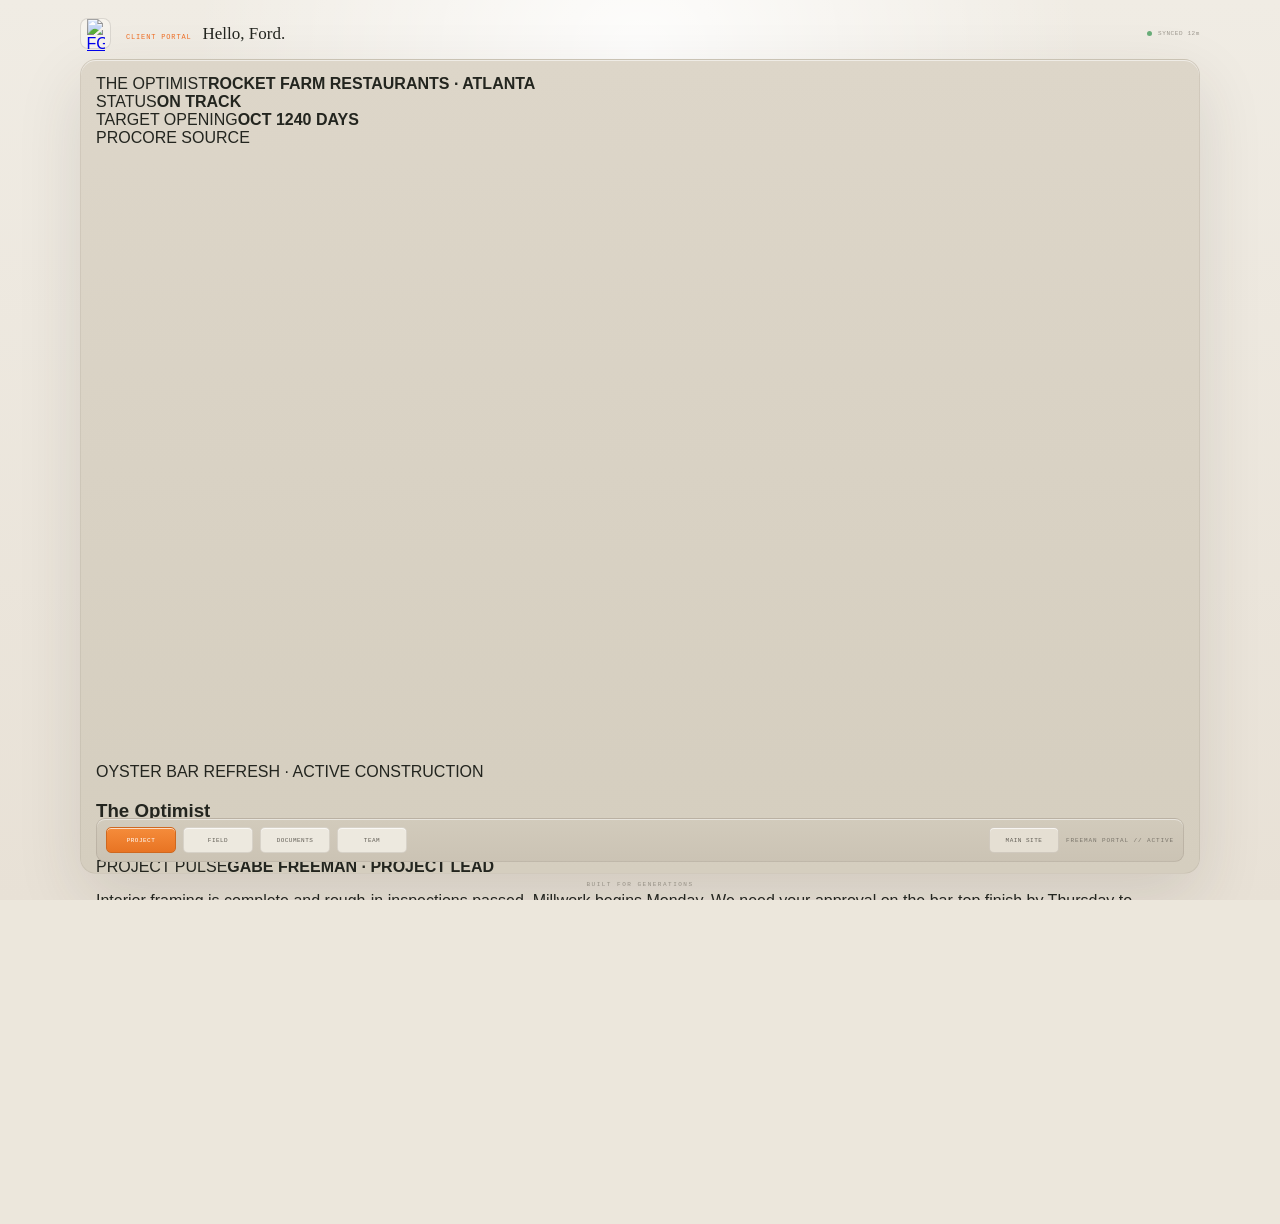
==== portal.html @ 6934efbd "Make Freeman brief primary and reduce Haven cues" ====
<!doctype html>
<html lang="en">
<head>
<meta charset="utf-8">
<meta name="viewport" content="width=device-width,initial-scale=1,viewport-fit=cover">
<meta name="theme-color" content="#ece7dc">
<title>Freeman General Contracting — Client Portal</title>
<link rel="icon" href="favicon.ico">
<link rel="stylesheet" href="portal.css?v=freemanfirst1">
</head>
<body>
<main class="portal-wrap">
  <header class="portal-header">
    <a class="portal-brand" href="/" aria-label="Freeman General Contracting home">
      <img src="https://cdn.prod.website-files.com/666b9585b7fd3bd24dfbba73/69010b8d9ae70d8e5846b9e2_FGC%20Logomark.svg" alt="FGC">
    </a>
    <div class="portal-greeting"><span>CLIENT PORTAL</span><strong>Hello, Ford.</strong></div>
    <div class="portal-sync"><i></i><span>SYNCED 12m</span></div>
  </header>

  <section class="portal-shell" aria-label="Freeman client portal">
    <div class="status-rail">
      <div class="status-project"><span>THE OPTIMIST</span><b>ROCKET FARM RESTAURANTS · ATLANTA</b></div>
      <div class="status-item"><span>STATUS</span><strong>ON TRACK</strong></div>
      <div class="status-item"><span>TARGET OPENING</span><strong>OCT 12</strong><b>40 DAYS</b></div>
      <div class="status-source"><i></i><span>PROCORE SOURCE</span></div>
    </div>

    <section class="brief-surface">
      <div class="brief-top">
        <div class="project-title">
          <span>OYSTER BAR REFRESH · ACTIVE CONSTRUCTION</span>
          <h1>The Optimist</h1>
        </div>
        <div class="brief-meta"><span>FREEMAN BRIEF</span><b>SEP 02, 2026</b></div>
      </div>

      <section class="pulse-row">
        <div class="pulse-label"><span>PROJECT PULSE</span><b>GABE FREEMAN · PROJECT LEAD</b></div>
        <p>Interior framing is complete and rough-in inspections passed. Millwork begins Monday. We need your approval on the bar-top finish by Thursday to preserve the October 12 opening.</p>
      </section>

      <div class="focus-grid">
        <article class="decision-card">
          <div class="decision-top"><span>YOUR ATTENTION</span><b>DUE THU · SEP 04</b></div>
          <div class="decision-copy">
            <span class="decision-kicker">BAR-TOP FINISH</span>
            <h2>Freeman recommends<br>honed soapstone.</h2>
            <p>Option B matches the approved palette and keeps fabrication on schedule. Waiting beyond Thursday adds approximately two weeks.</p>
          </div>
          <div class="decision-actions">
            <button>VIEW DECISION</button>
            <a href="tel:+17062633348">CALL GABE</a>
          </div>
        </article>

        <figure class="field-card">
          <img src="https://cdn.prod.website-files.com/666b9585b7fd3bd24dfbba73/6916c3cc412995612baf28e4_The%20Optimist_Freeman%20General%20Contractors%200.jpg" alt="The Optimist project progress">
          <div class="field-tag"><span>FROM THE FIELD</span><b>SEP 02</b></div>
          <figcaption>Oyster bar millwork and finish coordination.</figcaption>
        </figure>
      </div>

      <section class="milestone-strip">
        <div class="milestone-title"><span>NEXT</span><b>3 MILESTONES</b></div>
        <div class="milestone"><span>SEP 07</span><strong>Millwork installation</strong></div>
        <div class="milestone"><span>SEP 24</span><strong>Equipment set</strong></div>
        <div class="milestone"><span>OCT 07</span><strong>Final inspections</strong></div>
      </section>
    </section>

    <nav class="portal-controls" aria-label="Portal navigation">
      <button class="active">PROJECT</button>
      <button>FIELD</button>
      <button>DOCUMENTS</button>
      <button>TEAM</button>
      <span class="control-spacer"></span>
      <a href="/">MAIN SITE</a>
      <span class="control-state">FREEMAN PORTAL // ACTIVE</span>
    </nav>
  </section>

  <div class="motto">BUILT FOR GENERATIONS</div>
</main>
</body>
</html>
---- portal.css ----
:root{--bg:#ece7dc;--shell:#d9d2c4;--paper:#f3ecde;--ink:#23251f;--muted:#77776f;--orange:#ef6f25;--green:#71d69a;--greenDeep:#092016;--greenMid:#174d36;--rule:rgba(45,40,33,.14);--mono:"SFMono-Regular",Consolas,"Liberation Mono",monospace;--serif:Baskerville,"Iowan Old Style",Georgia,serif}*{box-sizing:border-box}html,body{margin:0;width:100%;height:100%;overflow:hidden;background:var(--bg);color:var(--ink)}body{font-family:Arial,"Helvetica Neue",sans-serif;background:radial-gradient(circle at 50% 6%,rgba(255,255,255,.9),transparent 42%),linear-gradient(180deg,#f0ece4 0%,#e8e1d6 100%)}button,a{font:inherit}.portal-wrap{width:100%;height:100dvh;display:flex;flex-direction:column;padding:18px 24px 12px}.portal-header{width:min(1120px,100%);margin:0 auto 10px;display:grid;grid-template-columns:34px 1fr auto;align-items:center;gap:12px}.portal-brand{width:31px;height:31px;display:grid;place-items:center;border-radius:8px;border:1px solid var(--rule);background:rgba(249,246,239,.75)}.portal-brand img{width:18px}.portal-greeting{display:flex;align-items:baseline;gap:11px}.portal-greeting span{font:7px var(--mono);letter-spacing:.12em;color:var(--orange)}.portal-greeting strong{font:400 17px/1 var(--serif)}.portal-sync{display:flex;align-items:center;gap:6px;font:6px var(--mono);letter-spacing:.1em;color:#9c978e}.portal-sync i{width:5px;height:5px;border-radius:50%;background:#69ad79}.portal-shell{width:min(1120px,100%);height:calc(100dvh - 73px);margin:0 auto;background:linear-gradient(180deg,#ddd6c9,#d5cebf);border:1px solid rgba(68,59,48,.08);border-radius:16px;padding:15px 15px 11px;box-shadow:0 24px 64px rgba(55,49,38,.13),inset 0 1px 0 rgba(255,255,255,.55);display:grid;grid-template-rows:minmax(0,1fr) 44px;gap:11px}.portal-main{display:grid;grid-template-columns:.84fr 1.16fr;gap:13px;min-height:0}.signal-panel{background:linear-gradient(180deg,#0b2117 0%,#07180f 100%);border:1px solid rgba(73,163,111,.28);border-radius:11px;padding:16px 17px;color:#dff8e9;box-shadow:inset 0 0 24px rgba(17,93,55,.07);display:flex;flex-direction:column;min-height:0}.signal-head,.brief-head{display:flex;justify-content:space-between;align-items:center;padding-bottom:10px;border-bottom:1px solid rgba(255,255,255,.12);font:7px var(--mono);letter-spacing:.12em}.signal-head span{color:#61c68c}.signal-head b{font-weight:500;color:#7fe1a6}.signal-project{padding:17px 0 15px;border-bottom:1px solid rgba(255,255,255,.1)}.signal-project>span{font:6.5px var(--mono);letter-spacing:.1em;color:#66b98a}.signal-project h1{margin:6px 0 2px;font:400 clamp(31px,3vw,43px)/.95 var(--serif);letter-spacing:-.03em;color:#ecfff3}.signal-project p{margin:0;font:8px var(--mono);letter-spacing:.07em;color:#79bf92}.signal-status{display:grid;grid-template-columns:1fr 1fr;gap:12px;padding:14px 0;border-bottom:1px solid rgba(255,255,255,.1)}.signal-status div{display:flex;flex-direction:column;gap:5px}.signal-status span,.signal-label span{font:6.5px var(--mono);letter-spacing:.1em;color:#59b982}.signal-status strong{font:500 13px var(--mono);letter-spacing:.04em;color:#86efad}.signal-status small{font:6px var(--mono);letter-spacing:.1em;color:#5ba879}.signal-pulse{padding-top:14px;min-height:0}.signal-label{display:flex;justify-content:space-between;align-items:center}.signal-label b{font:6px var(--mono);letter-spacing:.09em;font-weight:400;color:#4d996c}.signal-pulse p{margin:8px 0 0;font:400 clamp(15px,1.35vw,19px)/1.28 var(--serif);letter-spacing:-.01em;color:#d8efe1}.signal-author{margin-top:12px;font:6px var(--mono);letter-spacing:.1em;color:#4c9a6c}.brief-panel{background:linear-gradient(180deg,#f4eddf 0%,#eee5d5 100%);border:1px solid rgba(92,79,59,.13);border-radius:11px;padding:14px;display:grid;grid-template-rows:auto minmax(0,1fr) auto;gap:11px;min-height:0}.brief-head{border-color:var(--rule);color:#706b62}.brief-head b{font-weight:400;color:#9b958b}.brief-content{display:grid;grid-template-columns:1fr .82fr;gap:11px;min-height:0}.decision-card{border:1px solid rgba(239,111,37,.24);border-radius:9px;background:rgba(255,255,255,.24);padding:14px;display:flex;flex-direction:column;min-height:0}.decision-top{display:flex;justify-content:space-between;gap:12px;padding-bottom:9px;border-bottom:1px solid rgba(239,111,37,.16);font:6.5px var(--mono);letter-spacing:.1em}.decision-top span{color:var(--orange)}.decision-top b{font-weight:400;color:#8d7263}.decision-kicker{display:block;margin-top:14px;font:6.5px var(--mono);letter-spacing:.1em;color:#847f76}.decision-card h2{margin:6px 0 7px;font:400 clamp(24px,2.2vw,32px)/1.01 var(--serif);letter-spacing:-.026em}.decision-card p{margin:0;max-width:470px;font-size:9.5px;line-height:1.45;color:#5f5d56}.decision-actions{margin-top:auto;padding-top:12px;display:flex;gap:7px}.decision-actions button,.decision-actions a{height:30px;padding:0 11px;border-radius:6px;display:inline-flex;align-items:center;justify-content:center;text-decoration:none;font:6.5px var(--mono);letter-spacing:.08em;cursor:pointer}.decision-actions button{border:1px solid #d96b1f;background:linear-gradient(180deg,#f28b3a,#e97122);color:white}.decision-actions a{border:1px solid rgba(52,49,43,.15);background:rgba(255,255,255,.38);color:#5c5952}.field-card{margin:0;position:relative;overflow:hidden;border-radius:9px;min-height:0;background:#d5d0c6}.field-card img{width:100%;height:100%;object-fit:cover;display:block}.field-card figcaption{position:absolute;left:9px;right:9px;bottom:9px;background:rgba(244,237,223,.94);padding:7px 8px;display:flex;flex-direction:column;gap:4px}.field-card figcaption span{font:6px var(--mono);letter-spacing:.1em;color:var(--orange)}.field-card figcaption b{font:400 9px/1.25 var(--mono);letter-spacing:.03em;color:#5b5852}.milestone-strip{display:grid;grid-template-columns:95px repeat(3,1fr);border-top:1px solid var(--rule)}.milestone-title,.milestone{padding:9px 10px 2px 0}.milestone-title{display:flex;flex-direction:column;gap:4px}.milestone-title span,.milestone span{font:6px var(--mono);letter-spacing:.1em;color:#77736a}.milestone-title b{font:5.5px var(--mono);letter-spacing:.09em;font-weight:400;color:#a19c92}.milestone{padding-left:11px;border-left:1px solid var(--rule);display:flex;flex-direction:column;gap:4px}.milestone strong{font:400 12px/1.08 var(--serif)}.portal-controls{height:44px;border:1px solid rgba(68,59,49,.13);border-radius:9px;background:linear-gradient(180deg,#d2cbbc,#cbc3b4);display:flex;align-items:center;gap:7px;padding:7px 9px;box-shadow:inset 0 1px 0 rgba(255,255,255,.5)}.portal-controls button,.portal-controls a{height:26px;min-width:70px;padding:0 10px;border-radius:5px;border:1px solid rgba(68,60,50,.13);background:#ede9df;color:#615d55;font:6px var(--mono);letter-spacing:.08em;text-decoration:none;display:inline-flex;align-items:center;justify-content:center;cursor:pointer;box-shadow:inset 0 1px 0 rgba(255,255,255,.7)}.portal-controls button.active{background:linear-gradient(180deg,#f58c3b,#e87423);border-color:#cf681f;color:white}.control-spacer{flex:1}.portal-controls a{background:#e5dfd3}.control-state{font:6px var(--mono);letter-spacing:.15em;color:#79746a;white-space:nowrap}.motto{margin:7px auto 0;font:6px var(--mono);letter-spacing:.25em;color:#948f84}@media(max-height:760px) and (min-width:701px){.portal-wrap{padding-top:11px}.portal-header{margin-bottom:7px}.portal-shell{height:calc(100dvh - 59px);padding:12px 12px 9px;grid-template-rows:minmax(0,1fr) 39px}.portal-main{gap:10px}.signal-panel{padding:13px 14px}.signal-project{padding:12px 0 11px}.signal-status{padding:10px 0}.signal-pulse{padding-top:10px}.signal-pulse p{font-size:14px;line-height:1.22}.brief-panel{padding:11px;gap:8px}.brief-content{gap:8px}.decision-card{padding:11px}.decision-kicker{margin-top:10px}.decision-card h2{font-size:24px}.decision-card p{font-size:8.5px}.decision-actions{padding-top:8px}.decision-actions button,.decision-actions a{height:27px}.milestone-title,.milestone{padding-top:6px}.portal-controls{height:39px;padding:5px 7px}.portal-controls button,.portal-controls a{height:24px}.motto{display:none}}@media(max-width:900px){.portal-shell{width:100%}.portal-main{grid-template-columns:.9fr 1.1fr}.brief-content{grid-template-columns:1fr}.field-card{display:none}.control-state{display:none}}@media(max-width:700px){html,body{height:auto;min-height:100%;overflow:auto}.portal-wrap{height:auto;min-height:100dvh;padding:14px}.portal-header{grid-template-columns:34px 1fr}.portal-sync{grid-column:2;margin-top:-3px}.portal-shell{height:auto;display:block;padding:12px}.portal-main{grid-template-columns:1fr}.signal-panel,.brief-panel{min-height:0}.brief-panel{margin-top:10px}.brief-content{grid-template-columns:1fr}.field-card{display:block;min-height:220px}.portal-controls{margin-top:10px;height:auto;flex-wrap:wrap}.portal-controls button,.portal-controls a{flex:1;min-width:72px}.control-spacer,.control-state{display:none}.milestone-strip{grid-template-columns:1fr}.milestone-title,.milestone{padding:9px 0}.milestone{border-left:0;border-top:1px solid var(--rule)}.motto{margin-top:14px}}
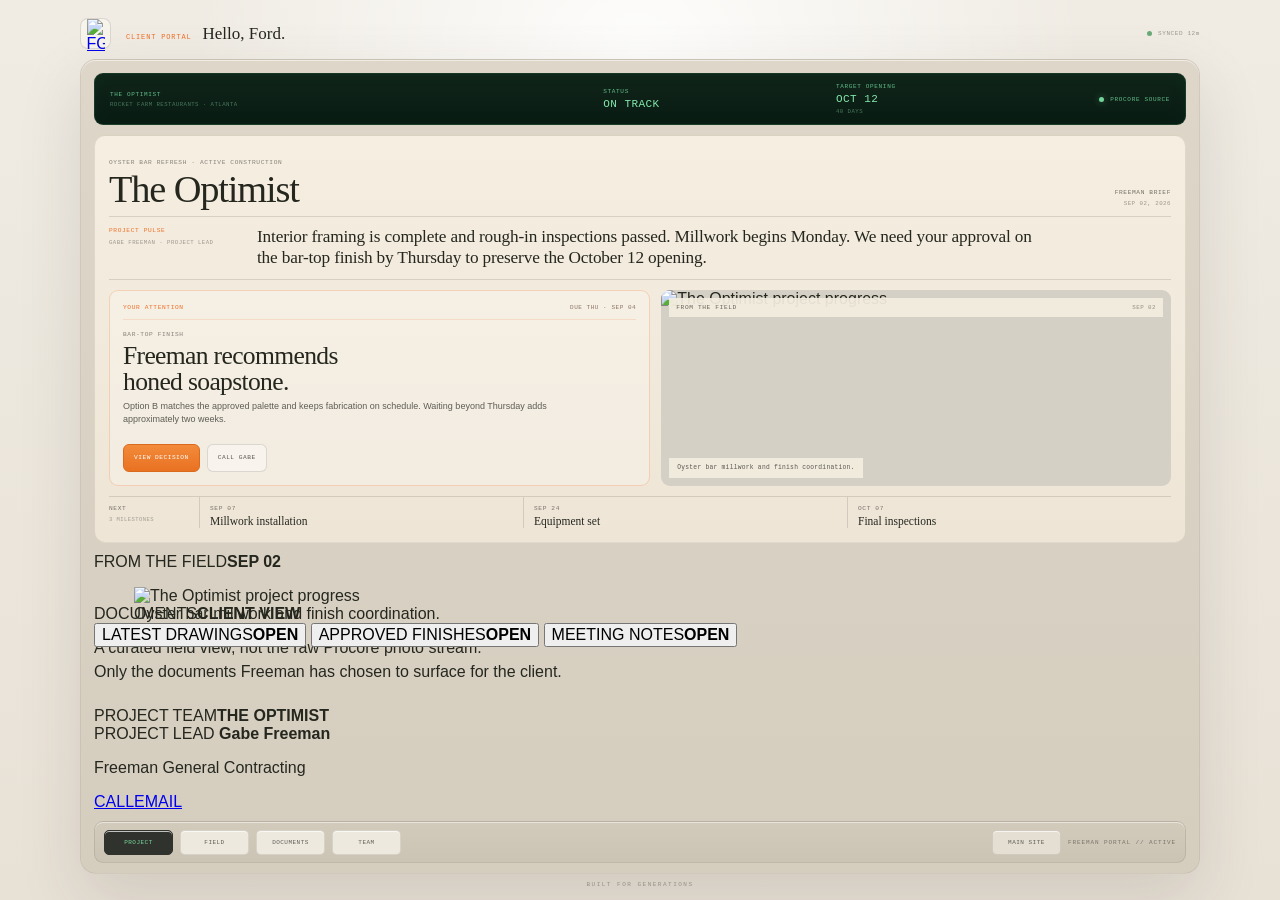
==== commit 4e6ed73e: "Turn mobile portal into tabbed glance-mode app" ====
--- a/portal.html
+++ b/portal.html
@@ -6,7 +6,7 @@
 <meta name="theme-color" content="#ece7dc">
 <title>Freeman General Contracting — Client Portal</title>
 <link rel="icon" href="favicon.ico">
-<link rel="stylesheet" href="portal.css?v=freemanfirst1">
+<link rel="stylesheet" href="portal.css?v=mobileglance1">
 </head>
 <body>
 <main class="portal-wrap">
@@ -26,7 +26,7 @@
       <div class="status-source"><i></i><span>PROCORE SOURCE</span></div>
     </div>
 
-    <section class="brief-surface">
+    <section class="brief-surface portal-view active-view" data-view="project">
       <div class="brief-top">
         <div class="project-title">
           <span>OYSTER BAR REFRESH · ACTIVE CONSTRUCTION</span>
@@ -54,14 +54,14 @@
           </div>
         </article>
 
-        <figure class="field-card">
+        <figure class="field-card desktop-field">
           <img src="https://cdn.prod.website-files.com/666b9585b7fd3bd24dfbba73/6916c3cc412995612baf28e4_The%20Optimist_Freeman%20General%20Contractors%200.jpg" alt="The Optimist project progress">
           <div class="field-tag"><span>FROM THE FIELD</span><b>SEP 02</b></div>
           <figcaption>Oyster bar millwork and finish coordination.</figcaption>
         </figure>
       </div>
 
-      <section class="milestone-strip">
+      <section class="milestone-strip desktop-milestones">
         <div class="milestone-title"><span>NEXT</span><b>3 MILESTONES</b></div>
         <div class="milestone"><span>SEP 07</span><strong>Millwork installation</strong></div>
         <div class="milestone"><span>SEP 24</span><strong>Equipment set</strong></div>
@@ -69,11 +69,40 @@
       </section>
     </section>
 
+    <section class="mobile-view portal-view" data-view="field" aria-label="Field view">
+      <div class="mobile-view-head"><span>FROM THE FIELD</span><b>SEP 02</b></div>
+      <figure class="mobile-field-card">
+        <img src="https://cdn.prod.website-files.com/666b9585b7fd3bd24dfbba73/6916c3cc412995612baf28e4_The%20Optimist_Freeman%20General%20Contractors%200.jpg" alt="The Optimist project progress">
+        <figcaption>Oyster bar millwork and finish coordination.</figcaption>
+      </figure>
+      <p class="mobile-view-note">A curated field view, not the raw Procore photo stream.</p>
+    </section>
+
+    <section class="mobile-view portal-view" data-view="documents" aria-label="Documents view">
+      <div class="mobile-view-head"><span>DOCUMENTS</span><b>CLIENT VIEW</b></div>
+      <div class="mobile-list">
+        <button><span>LATEST DRAWINGS</span><b>OPEN</b></button>
+        <button><span>APPROVED FINISHES</span><b>OPEN</b></button>
+        <button><span>MEETING NOTES</span><b>OPEN</b></button>
+      </div>
+      <p class="mobile-view-note">Only the documents Freeman has chosen to surface for the client.</p>
+    </section>
+
+    <section class="mobile-view portal-view" data-view="team" aria-label="Project team view">
+      <div class="mobile-view-head"><span>PROJECT TEAM</span><b>THE OPTIMIST</b></div>
+      <div class="team-card">
+        <span>PROJECT LEAD</span>
+        <strong>Gabe Freeman</strong>
+        <p>Freeman General Contracting</p>
+        <div><a href="tel:+17062633348">CALL</a><a href="mailto:gabe@freemangc.com">EMAIL</a></div>
+      </div>
+    </section>
+
     <nav class="portal-controls" aria-label="Portal navigation">
-      <button class="active">PROJECT</button>
-      <button>FIELD</button>
-      <button>DOCUMENTS</button>
-      <button>TEAM</button>
+      <button class="active" data-target="project">PROJECT</button>
+      <button data-target="field">FIELD</button>
+      <button data-target="documents">DOCUMENTS</button>
+      <button data-target="team">TEAM</button>
       <span class="control-spacer"></span>
       <a href="/">MAIN SITE</a>
       <span class="control-state">FREEMAN PORTAL // ACTIVE</span>
@@ -82,5 +111,20 @@
 
   <div class="motto">BUILT FOR GENERATIONS</div>
 </main>
+<script>
+(() => {
+  const nav = document.querySelector('.portal-controls');
+  if (!nav) return;
+  const buttons = [...nav.querySelectorAll('button[data-target]')];
+  const views = [...document.querySelectorAll('.portal-view')];
+  buttons.forEach(button => button.addEventListener('click', () => {
+    if (window.innerWidth > 700) return;
+    const target = button.dataset.target;
+    buttons.forEach(b => b.classList.toggle('active', b === button));
+    views.forEach(view => view.classList.toggle('active-view', view.dataset.view === target));
+    window.scrollTo({ top: 0, behavior: 'smooth' });
+  }));
+})();
+</script>
 </body>
 </html>
--- a/portal.css
+++ b/portal.css
@@ -1 +1 @@
-:root{--bg:#ece7dc;--shell:#d9d2c4;--paper:#f3ecde;--ink:#23251f;--muted:#77776f;--orange:#ef6f25;--green:#71d69a;--greenDeep:#092016;--greenMid:#174d36;--rule:rgba(45,40,33,.14);--mono:"SFMono-Regular",Consolas,"Liberation Mono",monospace;--serif:Baskerville,"Iowan Old Style",Georgia,serif}*{box-sizing:border-box}html,body{margin:0;width:100%;height:100%;overflow:hidden;background:var(--bg);color:var(--ink)}body{font-family:Arial,"Helvetica Neue",sans-serif;background:radial-gradient(circle at 50% 6%,rgba(255,255,255,.9),transparent 42%),linear-gradient(180deg,#f0ece4 0%,#e8e1d6 100%)}button,a{font:inherit}.portal-wrap{width:100%;height:100dvh;display:flex;flex-direction:column;padding:18px 24px 12px}.portal-header{width:min(1120px,100%);margin:0 auto 10px;display:grid;grid-template-columns:34px 1fr auto;align-items:center;gap:12px}.portal-brand{width:31px;height:31px;display:grid;place-items:center;border-radius:8px;border:1px solid var(--rule);background:rgba(249,246,239,.75)}.portal-brand img{width:18px}.portal-greeting{display:flex;align-items:baseline;gap:11px}.portal-greeting span{font:7px var(--mono);letter-spacing:.12em;color:var(--orange)}.portal-greeting strong{font:400 17px/1 var(--serif)}.portal-sync{display:flex;align-items:center;gap:6px;font:6px var(--mono);letter-spacing:.1em;color:#9c978e}.portal-sync i{width:5px;height:5px;border-radius:50%;background:#69ad79}.portal-shell{width:min(1120px,100%);height:calc(100dvh - 73px);margin:0 auto;background:linear-gradient(180deg,#ddd6c9,#d5cebf);border:1px solid rgba(68,59,48,.08);border-radius:16px;padding:15px 15px 11px;box-shadow:0 24px 64px rgba(55,49,38,.13),inset 0 1px 0 rgba(255,255,255,.55);display:grid;grid-template-rows:minmax(0,1fr) 44px;gap:11px}.portal-main{display:grid;grid-template-columns:.84fr 1.16fr;gap:13px;min-height:0}.signal-panel{background:linear-gradient(180deg,#0b2117 0%,#07180f 100%);border:1px solid rgba(73,163,111,.28);border-radius:11px;padding:16px 17px;color:#dff8e9;box-shadow:inset 0 0 24px rgba(17,93,55,.07);display:flex;flex-direction:column;min-height:0}.signal-head,.brief-head{display:flex;justify-content:space-between;align-items:center;padding-bottom:10px;border-bottom:1px solid rgba(255,255,255,.12);font:7px var(--mono);letter-spacing:.12em}.signal-head span{color:#61c68c}.signal-head b{font-weight:500;color:#7fe1a6}.signal-project{padding:17px 0 15px;border-bottom:1px solid rgba(255,255,255,.1)}.signal-project>span{font:6.5px var(--mono);letter-spacing:.1em;color:#66b98a}.signal-project h1{margin:6px 0 2px;font:400 clamp(31px,3vw,43px)/.95 var(--serif);letter-spacing:-.03em;color:#ecfff3}.signal-project p{margin:0;font:8px var(--mono);letter-spacing:.07em;color:#79bf92}.signal-status{display:grid;grid-template-columns:1fr 1fr;gap:12px;padding:14px 0;border-bottom:1px solid rgba(255,255,255,.1)}.signal-status div{display:flex;flex-direction:column;gap:5px}.signal-status span,.signal-label span{font:6.5px var(--mono);letter-spacing:.1em;color:#59b982}.signal-status strong{font:500 13px var(--mono);letter-spacing:.04em;color:#86efad}.signal-status small{font:6px var(--mono);letter-spacing:.1em;color:#5ba879}.signal-pulse{padding-top:14px;min-height:0}.signal-label{display:flex;justify-content:space-between;align-items:center}.signal-label b{font:6px var(--mono);letter-spacing:.09em;font-weight:400;color:#4d996c}.signal-pulse p{margin:8px 0 0;font:400 clamp(15px,1.35vw,19px)/1.28 var(--serif);letter-spacing:-.01em;color:#d8efe1}.signal-author{margin-top:12px;font:6px var(--mono);letter-spacing:.1em;color:#4c9a6c}.brief-panel{background:linear-gradient(180deg,#f4eddf 0%,#eee5d5 100%);border:1px solid rgba(92,79,59,.13);border-radius:11px;padding:14px;display:grid;grid-template-rows:auto minmax(0,1fr) auto;gap:11px;min-height:0}.brief-head{border-color:var(--rule);color:#706b62}.brief-head b{font-weight:400;color:#9b958b}.brief-content{display:grid;grid-template-columns:1fr .82fr;gap:11px;min-height:0}.decision-card{border:1px solid rgba(239,111,37,.24);border-radius:9px;background:rgba(255,255,255,.24);padding:14px;display:flex;flex-direction:column;min-height:0}.decision-top{display:flex;justify-content:space-between;gap:12px;padding-bottom:9px;border-bottom:1px solid rgba(239,111,37,.16);font:6.5px var(--mono);letter-spacing:.1em}.decision-top span{color:var(--orange)}.decision-top b{font-weight:400;color:#8d7263}.decision-kicker{display:block;margin-top:14px;font:6.5px var(--mono);letter-spacing:.1em;color:#847f76}.decision-card h2{margin:6px 0 7px;font:400 clamp(24px,2.2vw,32px)/1.01 var(--serif);letter-spacing:-.026em}.decision-card p{margin:0;max-width:470px;font-size:9.5px;line-height:1.45;color:#5f5d56}.decision-actions{margin-top:auto;padding-top:12px;display:flex;gap:7px}.decision-actions button,.decision-actions a{height:30px;padding:0 11px;border-radius:6px;display:inline-flex;align-items:center;justify-content:center;text-decoration:none;font:6.5px var(--mono);letter-spacing:.08em;cursor:pointer}.decision-actions button{border:1px solid #d96b1f;background:linear-gradient(180deg,#f28b3a,#e97122);color:white}.decision-actions a{border:1px solid rgba(52,49,43,.15);background:rgba(255,255,255,.38);color:#5c5952}.field-card{margin:0;position:relative;overflow:hidden;border-radius:9px;min-height:0;background:#d5d0c6}.field-card img{width:100%;height:100%;object-fit:cover;display:block}.field-card figcaption{position:absolute;left:9px;right:9px;bottom:9px;background:rgba(244,237,223,.94);padding:7px 8px;display:flex;flex-direction:column;gap:4px}.field-card figcaption span{font:6px var(--mono);letter-spacing:.1em;color:var(--orange)}.field-card figcaption b{font:400 9px/1.25 var(--mono);letter-spacing:.03em;color:#5b5852}.milestone-strip{display:grid;grid-template-columns:95px repeat(3,1fr);border-top:1px solid var(--rule)}.milestone-title,.milestone{padding:9px 10px 2px 0}.milestone-title{display:flex;flex-direction:column;gap:4px}.milestone-title span,.milestone span{font:6px var(--mono);letter-spacing:.1em;color:#77736a}.milestone-title b{font:5.5px var(--mono);letter-spacing:.09em;font-weight:400;color:#a19c92}.milestone{padding-left:11px;border-left:1px solid var(--rule);display:flex;flex-direction:column;gap:4px}.milestone strong{font:400 12px/1.08 var(--serif)}.portal-controls{height:44px;border:1px solid rgba(68,59,49,.13);border-radius:9px;background:linear-gradient(180deg,#d2cbbc,#cbc3b4);display:flex;align-items:center;gap:7px;padding:7px 9px;box-shadow:inset 0 1px 0 rgba(255,255,255,.5)}.portal-controls button,.portal-controls a{height:26px;min-width:70px;padding:0 10px;border-radius:5px;border:1px solid rgba(68,60,50,.13);background:#ede9df;color:#615d55;font:6px var(--mono);letter-spacing:.08em;text-decoration:none;display:inline-flex;align-items:center;justify-content:center;cursor:pointer;box-shadow:inset 0 1px 0 rgba(255,255,255,.7)}.portal-controls button.active{background:linear-gradient(180deg,#f58c3b,#e87423);border-color:#cf681f;color:white}.control-spacer{flex:1}.portal-controls a{background:#e5dfd3}.control-state{font:6px var(--mono);letter-spacing:.15em;color:#79746a;white-space:nowrap}.motto{margin:7px auto 0;font:6px var(--mono);letter-spacing:.25em;color:#948f84}@media(max-height:760px) and (min-width:701px){.portal-wrap{padding-top:11px}.portal-header{margin-bottom:7px}.portal-shell{height:calc(100dvh - 59px);padding:12px 12px 9px;grid-template-rows:minmax(0,1fr) 39px}.portal-main{gap:10px}.signal-panel{padding:13px 14px}.signal-project{padding:12px 0 11px}.signal-status{padding:10px 0}.signal-pulse{padding-top:10px}.signal-pulse p{font-size:14px;line-height:1.22}.brief-panel{padding:11px;gap:8px}.brief-content{gap:8px}.decision-card{padding:11px}.decision-kicker{margin-top:10px}.decision-card h2{font-size:24px}.decision-card p{font-size:8.5px}.decision-actions{padding-top:8px}.decision-actions button,.decision-actions a{height:27px}.milestone-title,.milestone{padding-top:6px}.portal-controls{height:39px;padding:5px 7px}.portal-controls button,.portal-controls a{height:24px}.motto{display:none}}@media(max-width:900px){.portal-shell{width:100%}.portal-main{grid-template-columns:.9fr 1.1fr}.brief-content{grid-template-columns:1fr}.field-card{display:none}.control-state{display:none}}@media(max-width:700px){html,body{height:auto;min-height:100%;overflow:auto}.portal-wrap{height:auto;min-height:100dvh;padding:14px}.portal-header{grid-template-columns:34px 1fr}.portal-sync{grid-column:2;margin-top:-3px}.portal-shell{height:auto;display:block;padding:12px}.portal-main{grid-template-columns:1fr}.signal-panel,.brief-panel{min-height:0}.brief-panel{margin-top:10px}.brief-content{grid-template-columns:1fr}.field-card{display:block;min-height:220px}.portal-controls{margin-top:10px;height:auto;flex-wrap:wrap}.portal-controls button,.portal-controls a{flex:1;min-width:72px}.control-spacer,.control-state{display:none}.milestone-strip{grid-template-columns:1fr}.milestone-title,.milestone{padding:9px 0}.milestone{border-left:0;border-top:1px solid var(--rule)}.motto{margin-top:14px}}+:root{--bg:#ece7dc;--shell:#d8d1c4;--paper:#f3ecde;--ink:#25271f;--muted:#77776f;--orange:#ef6f25;--green:#72d59a;--dark:#0a1b13;--rule:rgba(45,40,33,.14);--mono:"SFMono-Regular",Consolas,"Liberation Mono",monospace;--serif:Baskerville,"Iowan Old Style",Georgia,serif}*{box-sizing:border-box}html,body{margin:0;width:100%;height:100%;overflow:hidden;background:var(--bg);color:var(--ink)}body{font-family:Arial,"Helvetica Neue",sans-serif;background:radial-gradient(circle at 50% 6%,rgba(255,255,255,.9),transparent 42%),linear-gradient(180deg,#f0ece4 0%,#e8e1d6 100%)}button,a{font:inherit}.portal-wrap{width:100%;height:100dvh;display:flex;flex-direction:column;padding:18px 24px 12px}.portal-header{width:min(1120px,100%);margin:0 auto 10px;display:grid;grid-template-columns:34px 1fr auto;align-items:center;gap:12px}.portal-brand{width:31px;height:31px;display:grid;place-items:center;border-radius:8px;border:1px solid var(--rule);background:rgba(249,246,239,.78)}.portal-brand img{width:18px}.portal-greeting{display:flex;align-items:baseline;gap:11px}.portal-greeting span{font:7px var(--mono);letter-spacing:.12em;color:var(--orange)}.portal-greeting strong{font:400 17px/1 var(--serif)}.portal-sync{display:flex;align-items:center;gap:6px;font:6px var(--mono);letter-spacing:.1em;color:#9b968d}.portal-sync i{width:5px;height:5px;border-radius:50%;background:#68aa78}.portal-shell{width:min(1120px,100%);height:calc(100dvh - 73px);margin:0 auto;background:linear-gradient(180deg,#ddd6c9,#d5cebf);border:1px solid rgba(68,59,48,.08);border-radius:16px;padding:13px 13px 10px;box-shadow:0 24px 64px rgba(55,49,38,.13),inset 0 1px 0 rgba(255,255,255,.55);display:grid;grid-template-rows:52px minmax(0,1fr) 42px;gap:10px}.status-rail{display:grid;grid-template-columns:1.55fr .7fr .8fr auto;align-items:center;gap:18px;background:linear-gradient(180deg,#10251a,#091b13);border:1px solid rgba(67,135,94,.25);border-radius:9px;padding:0 15px;color:#dff4e6;box-shadow:inset 0 0 18px rgba(20,92,55,.05)}.status-project,.status-item{display:flex;flex-direction:column;gap:3px}.status-project span,.status-item span,.status-source span{font:6px var(--mono);letter-spacing:.11em;color:#64bd88}.status-project b,.status-item b{font:5.7px var(--mono);letter-spacing:.08em;font-weight:400;color:#49785d}.status-item strong{font:500 11px var(--mono);letter-spacing:.04em;color:#83e8aa}.status-source{display:flex;align-items:center;gap:6px}.status-source i{width:5px;height:5px;border-radius:50%;background:var(--green);box-shadow:0 0 7px rgba(114,213,154,.45)}.brief-surface{min-height:0;background:linear-gradient(180deg,#f5eee1,#eee5d6);border:1px solid rgba(89,77,58,.13);border-radius:11px;padding:14px;display:grid;grid-template-rows:auto auto minmax(0,1fr) auto;gap:10px}.brief-top{display:flex;justify-content:space-between;align-items:end;padding-bottom:9px;border-bottom:1px solid var(--rule)}.project-title span,.brief-meta span,.pulse-label span,.decision-top span,.decision-kicker,.field-tag span,.milestone-title span,.milestone span{font:6.2px var(--mono);letter-spacing:.1em;text-transform:uppercase}.project-title span{color:#858077}.project-title h1{margin:4px 0 0;font:400 clamp(31px,3vw,42px)/.92 var(--serif);letter-spacing:-.03em}.brief-meta{display:flex;flex-direction:column;align-items:flex-end;gap:4px}.brief-meta span{color:#716c63}.brief-meta b{font:5.8px var(--mono);letter-spacing:.08em;font-weight:400;color:#9b958b}.pulse-row{display:grid;grid-template-columns:130px 1fr;gap:18px;padding-bottom:10px;border-bottom:1px solid var(--rule)}.pulse-label{display:flex;flex-direction:column;gap:5px}.pulse-label span{color:var(--orange)}.pulse-label b{font:5.7px var(--mono);letter-spacing:.08em;font-weight:400;color:#9c968d}.pulse-row p{margin:0;max-width:790px;font:400 clamp(15px,1.35vw,19px)/1.2 var(--serif);letter-spacing:-.01em}.focus-grid{display:grid;grid-template-columns:1.03fr .97fr;gap:11px;min-height:0}.decision-card{min-height:0;border:1px solid rgba(239,111,37,.24);border-radius:9px;background:rgba(255,255,255,.24);padding:13px;display:flex;flex-direction:column}.decision-top{display:flex;justify-content:space-between;gap:12px;padding-bottom:8px;border-bottom:1px solid rgba(239,111,37,.16);font:6px var(--mono);letter-spacing:.09em}.decision-top span{color:var(--orange)}.decision-top b{font-weight:400;color:#8d7263}.decision-copy{padding-top:11px}.decision-kicker{display:block;color:#847f76}.decision-card h2{margin:5px 0 6px;font:400 clamp(22px,2vw,30px)/1.01 var(--serif);letter-spacing:-.026em}.decision-card p{margin:0;max-width:470px;font-size:9px;line-height:1.42;color:#5f5d56}.decision-actions{margin-top:auto;padding-top:10px;display:flex;gap:7px}.decision-actions button,.decision-actions a{height:28px;padding:0 10px;border-radius:6px;display:inline-flex;align-items:center;justify-content:center;text-decoration:none;font:6.2px var(--mono);letter-spacing:.08em;cursor:pointer}.decision-actions button{border:1px solid #d96b1f;background:linear-gradient(180deg,#f28b3a,#e97122);color:white}.decision-actions a{border:1px solid rgba(52,49,43,.15);background:rgba(255,255,255,.4);color:#5c5952}.field-card{margin:0;position:relative;overflow:hidden;border-radius:9px;min-height:0;background:#d5d0c6}.field-card img{width:100%;height:100%;object-fit:cover;display:block}.field-tag{position:absolute;top:8px;left:8px;right:8px;padding:6px 7px;background:rgba(244,237,223,.93);display:flex;justify-content:space-between;align-items:center}.field-tag span{color:#666159}.field-tag b{font:5.8px var(--mono);letter-spacing:.08em;font-weight:400;color:#918c83}.field-card figcaption{position:absolute;left:8px;bottom:8px;padding:6px 8px;background:rgba(244,237,223,.94);font:6.3px/1.28 var(--mono);letter-spacing:.04em;color:#5b5852}.milestone-strip{display:grid;grid-template-columns:90px repeat(3,1fr);border-top:1px solid var(--rule)}.milestone-title,.milestone{padding:8px 9px 1px 0}.milestone-title{display:flex;flex-direction:column;gap:4px}.milestone-title span,.milestone span{color:#77736a}.milestone-title b{font:5.5px var(--mono);letter-spacing:.08em;font-weight:400;color:#a19c92}.milestone{padding-left:10px;border-left:1px solid var(--rule);display:flex;flex-direction:column;gap:3px}.milestone strong{font:400 11.5px/1.08 var(--serif)}.portal-controls{height:42px;border:1px solid rgba(68,59,49,.13);border-radius:9px;background:linear-gradient(180deg,#d2cbbc,#cbc3b4);display:flex;align-items:center;gap:7px;padding:7px 9px;box-shadow:inset 0 1px 0 rgba(255,255,255,.5)}.portal-controls button,.portal-controls a{height:25px;min-width:69px;padding:0 10px;border-radius:5px;border:1px solid rgba(68,60,50,.13);background:#ede9df;color:#615d55;font:6px var(--mono);letter-spacing:.08em;text-decoration:none;display:inline-flex;align-items:center;justify-content:center;cursor:pointer;box-shadow:inset 0 1px 0 rgba(255,255,255,.7)}.portal-controls button.active{background:#30322d;border-color:#30322d;color:#78da9d}.control-spacer{flex:1}.portal-controls a{background:#e5dfd3}.control-state{font:6px var(--mono);letter-spacing:.15em;color:#79746a;white-space:nowrap}.motto{margin:7px auto 0;font:6px var(--mono);letter-spacing:.25em;color:#948f84}@media(max-height:760px) and (min-width:701px){.portal-wrap{padding-top:11px}.portal-header{margin-bottom:7px}.portal-shell{height:calc(100dvh - 59px);grid-template-rows:46px minmax(0,1fr) 38px;padding:10px;gap:8px}.status-rail{padding:0 12px}.brief-surface{padding:10px;gap:7px}.brief-top{padding-bottom:7px}.project-title h1{font-size:32px}.pulse-row{padding-bottom:7px}.pulse-row p{font-size:14px}.decision-card{padding:10px}.decision-copy{padding-top:8px}.decision-card h2{font-size:22px}.decision-card p{font-size:8.3px}.decision-actions{padding-top:7px}.decision-actions button,.decision-actions a{height:25px}.milestone-title,.milestone{padding-top:5px}.portal-controls{height:38px;padding:5px 7px}.portal-controls button,.portal-controls a{height:23px}.motto{display:none}}@media(max-width:900px){.status-rail{grid-template-columns:1.3fr .7fr .8fr}.status-source{display:none}.focus-grid{grid-template-columns:1fr}.field-card{display:none}.control-state{display:none}}@media(max-width:700px){html,body{height:auto;min-height:100%;overflow:auto}.portal-wrap{height:auto;min-height:100dvh;padding:14px}.portal-header{grid-template-columns:34px 1fr}.portal-sync{grid-column:2;margin-top:-3px}.portal-shell{height:auto;display:block;padding:10px}.status-rail{grid-template-columns:1fr 1fr;gap:10px;padding:11px}.status-project{grid-column:1/-1}.brief-surface{margin-top:10px;display:block}.brief-top{align-items:flex-start}.brief-meta{display:none}.pulse-row{grid-template-columns:1fr;gap:7px;padding:12px 0}.focus-grid{grid-template-columns:1fr;display:grid}.decision-card{min-height:260px}.field-card{display:block;min-height:220px}.milestone-strip{grid-template-columns:1fr;margin-top:10px}.milestone-title,.milestone{padding:9px 0}.milestone{border-left:0;border-top:1px solid var(--rule)}.portal-controls{margin-top:10px;height:auto;flex-wrap:wrap}.portal-controls button,.portal-controls a{flex:1;min-width:72px}.control-spacer,.control-state{display:none}.motto{margin-top:14px}}
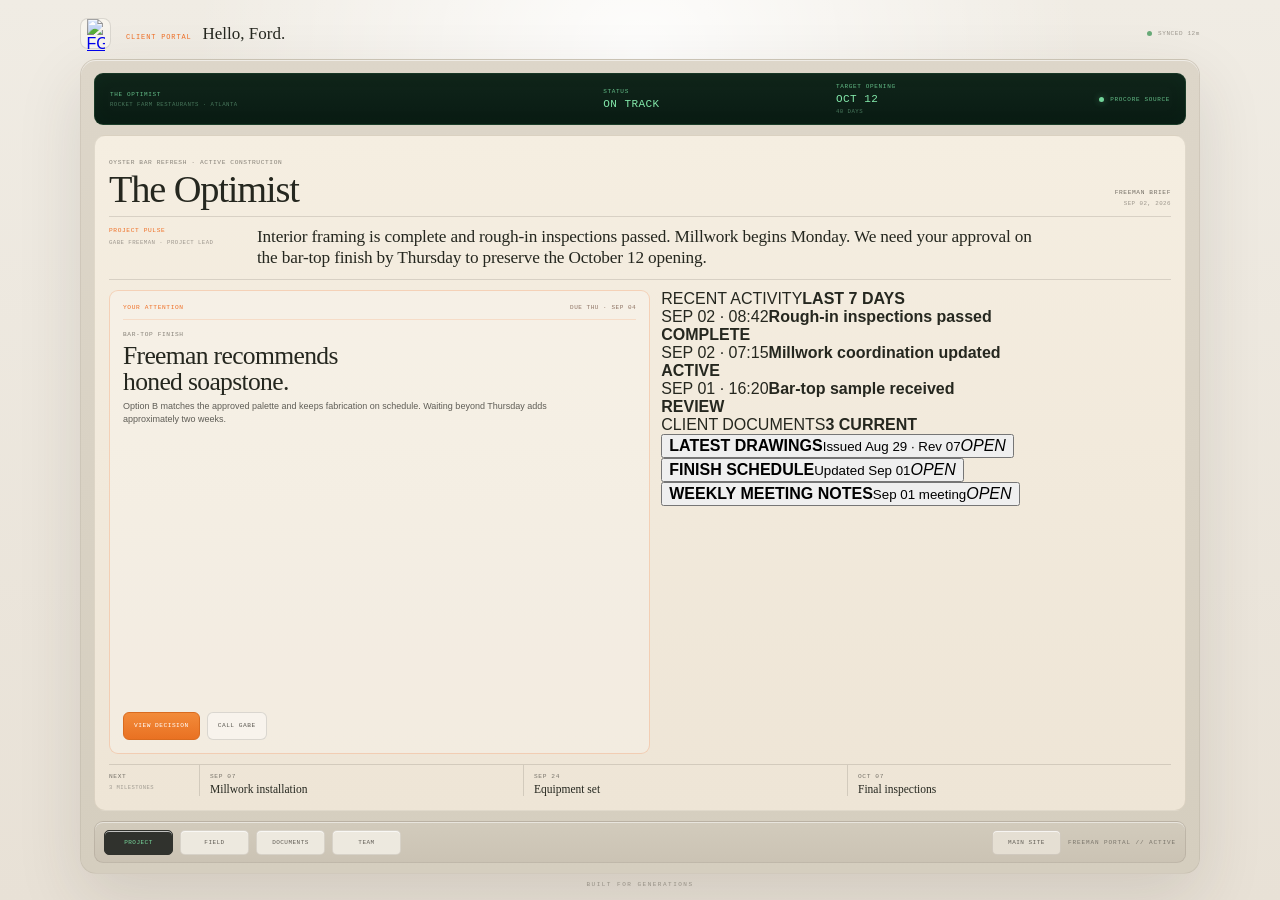
==== commit 2a6fb033: "Replace hero field photo with client operations panel" ====
--- a/portal.html
+++ b/portal.html
@@ -7,6 +7,7 @@
 <title>Freeman General Contracting — Client Portal</title>
 <link rel="icon" href="favicon.ico">
 <link rel="stylesheet" href="portal.css?v=mobileglance1">
+<link rel="stylesheet" href="portal-business.css?v=1">
 </head>
 <body>
 <main class="portal-wrap">
@@ -54,11 +55,33 @@
           </div>
         </article>
 
-        <figure class="field-card desktop-field">
-          <img src="https://cdn.prod.website-files.com/666b9585b7fd3bd24dfbba73/6916c3cc412995612baf28e4_The%20Optimist_Freeman%20General%20Contractors%200.jpg" alt="The Optimist project progress">
-          <div class="field-tag"><span>FROM THE FIELD</span><b>SEP 02</b></div>
-          <figcaption>Oyster bar millwork and finish coordination.</figcaption>
-        </figure>
+        <section class="ops-card desktop-ops" aria-label="Project operations">
+          <div class="ops-section activity-section">
+            <div class="ops-head"><span>RECENT ACTIVITY</span><b>LAST 7 DAYS</b></div>
+            <div class="activity-row">
+              <div class="activity-mark complete"></div>
+              <div><span>SEP 02 · 08:42</span><strong>Rough-in inspections passed</strong></div>
+              <b>COMPLETE</b>
+            </div>
+            <div class="activity-row">
+              <div class="activity-mark active"></div>
+              <div><span>SEP 02 · 07:15</span><strong>Millwork coordination updated</strong></div>
+              <b>ACTIVE</b>
+            </div>
+            <div class="activity-row">
+              <div class="activity-mark"></div>
+              <div><span>SEP 01 · 16:20</span><strong>Bar-top sample received</strong></div>
+              <b>REVIEW</b>
+            </div>
+          </div>
+
+          <div class="ops-section docs-section">
+            <div class="ops-head"><span>CLIENT DOCUMENTS</span><b>3 CURRENT</b></div>
+            <button class="doc-row"><span><b>LATEST DRAWINGS</b><small>Issued Aug 29 · Rev 07</small></span><em>OPEN</em></button>
+            <button class="doc-row"><span><b>FINISH SCHEDULE</b><small>Updated Sep 01</small></span><em>OPEN</em></button>
+            <button class="doc-row"><span><b>WEEKLY MEETING NOTES</b><small>Sep 01 meeting</small></span><em>OPEN</em></button>
+          </div>
+        </section>
       </div>
 
       <section class="milestone-strip desktop-milestones">
--- a/portal.css
+++ b/portal.css
@@ -1 +1,4 @@
-:root{--bg:#ece7dc;--shell:#d8d1c4;--paper:#f3ecde;--ink:#25271f;--muted:#77776f;--orange:#ef6f25;--green:#72d59a;--dark:#0a1b13;--rule:rgba(45,40,33,.14);--mono:"SFMono-Regular",Consolas,"Liberation Mono",monospace;--serif:Baskerville,"Iowan Old Style",Georgia,serif}*{box-sizing:border-box}html,body{margin:0;width:100%;height:100%;overflow:hidden;background:var(--bg);color:var(--ink)}body{font-family:Arial,"Helvetica Neue",sans-serif;background:radial-gradient(circle at 50% 6%,rgba(255,255,255,.9),transparent 42%),linear-gradient(180deg,#f0ece4 0%,#e8e1d6 100%)}button,a{font:inherit}.portal-wrap{width:100%;height:100dvh;display:flex;flex-direction:column;padding:18px 24px 12px}.portal-header{width:min(1120px,100%);margin:0 auto 10px;display:grid;grid-template-columns:34px 1fr auto;align-items:center;gap:12px}.portal-brand{width:31px;height:31px;display:grid;place-items:center;border-radius:8px;border:1px solid var(--rule);background:rgba(249,246,239,.78)}.portal-brand img{width:18px}.portal-greeting{display:flex;align-items:baseline;gap:11px}.portal-greeting span{font:7px var(--mono);letter-spacing:.12em;color:var(--orange)}.portal-greeting strong{font:400 17px/1 var(--serif)}.portal-sync{display:flex;align-items:center;gap:6px;font:6px var(--mono);letter-spacing:.1em;color:#9b968d}.portal-sync i{width:5px;height:5px;border-radius:50%;background:#68aa78}.portal-shell{width:min(1120px,100%);height:calc(100dvh - 73px);margin:0 auto;background:linear-gradient(180deg,#ddd6c9,#d5cebf);border:1px solid rgba(68,59,48,.08);border-radius:16px;padding:13px 13px 10px;box-shadow:0 24px 64px rgba(55,49,38,.13),inset 0 1px 0 rgba(255,255,255,.55);display:grid;grid-template-rows:52px minmax(0,1fr) 42px;gap:10px}.status-rail{display:grid;grid-template-columns:1.55fr .7fr .8fr auto;align-items:center;gap:18px;background:linear-gradient(180deg,#10251a,#091b13);border:1px solid rgba(67,135,94,.25);border-radius:9px;padding:0 15px;color:#dff4e6;box-shadow:inset 0 0 18px rgba(20,92,55,.05)}.status-project,.status-item{display:flex;flex-direction:column;gap:3px}.status-project span,.status-item span,.status-source span{font:6px var(--mono);letter-spacing:.11em;color:#64bd88}.status-project b,.status-item b{font:5.7px var(--mono);letter-spacing:.08em;font-weight:400;color:#49785d}.status-item strong{font:500 11px var(--mono);letter-spacing:.04em;color:#83e8aa}.status-source{display:flex;align-items:center;gap:6px}.status-source i{width:5px;height:5px;border-radius:50%;background:var(--green);box-shadow:0 0 7px rgba(114,213,154,.45)}.brief-surface{min-height:0;background:linear-gradient(180deg,#f5eee1,#eee5d6);border:1px solid rgba(89,77,58,.13);border-radius:11px;padding:14px;display:grid;grid-template-rows:auto auto minmax(0,1fr) auto;gap:10px}.brief-top{display:flex;justify-content:space-between;align-items:end;padding-bottom:9px;border-bottom:1px solid var(--rule)}.project-title span,.brief-meta span,.pulse-label span,.decision-top span,.decision-kicker,.field-tag span,.milestone-title span,.milestone span{font:6.2px var(--mono);letter-spacing:.1em;text-transform:uppercase}.project-title span{color:#858077}.project-title h1{margin:4px 0 0;font:400 clamp(31px,3vw,42px)/.92 var(--serif);letter-spacing:-.03em}.brief-meta{display:flex;flex-direction:column;align-items:flex-end;gap:4px}.brief-meta span{color:#716c63}.brief-meta b{font:5.8px var(--mono);letter-spacing:.08em;font-weight:400;color:#9b958b}.pulse-row{display:grid;grid-template-columns:130px 1fr;gap:18px;padding-bottom:10px;border-bottom:1px solid var(--rule)}.pulse-label{display:flex;flex-direction:column;gap:5px}.pulse-label span{color:var(--orange)}.pulse-label b{font:5.7px var(--mono);letter-spacing:.08em;font-weight:400;color:#9c968d}.pulse-row p{margin:0;max-width:790px;font:400 clamp(15px,1.35vw,19px)/1.2 var(--serif);letter-spacing:-.01em}.focus-grid{display:grid;grid-template-columns:1.03fr .97fr;gap:11px;min-height:0}.decision-card{min-height:0;border:1px solid rgba(239,111,37,.24);border-radius:9px;background:rgba(255,255,255,.24);padding:13px;display:flex;flex-direction:column}.decision-top{display:flex;justify-content:space-between;gap:12px;padding-bottom:8px;border-bottom:1px solid rgba(239,111,37,.16);font:6px var(--mono);letter-spacing:.09em}.decision-top span{color:var(--orange)}.decision-top b{font-weight:400;color:#8d7263}.decision-copy{padding-top:11px}.decision-kicker{display:block;color:#847f76}.decision-card h2{margin:5px 0 6px;font:400 clamp(22px,2vw,30px)/1.01 var(--serif);letter-spacing:-.026em}.decision-card p{margin:0;max-width:470px;font-size:9px;line-height:1.42;color:#5f5d56}.decision-actions{margin-top:auto;padding-top:10px;display:flex;gap:7px}.decision-actions button,.decision-actions a{height:28px;padding:0 10px;border-radius:6px;display:inline-flex;align-items:center;justify-content:center;text-decoration:none;font:6.2px var(--mono);letter-spacing:.08em;cursor:pointer}.decision-actions button{border:1px solid #d96b1f;background:linear-gradient(180deg,#f28b3a,#e97122);color:white}.decision-actions a{border:1px solid rgba(52,49,43,.15);background:rgba(255,255,255,.4);color:#5c5952}.field-card{margin:0;position:relative;overflow:hidden;border-radius:9px;min-height:0;background:#d5d0c6}.field-card img{width:100%;height:100%;object-fit:cover;display:block}.field-tag{position:absolute;top:8px;left:8px;right:8px;padding:6px 7px;background:rgba(244,237,223,.93);display:flex;justify-content:space-between;align-items:center}.field-tag span{color:#666159}.field-tag b{font:5.8px var(--mono);letter-spacing:.08em;font-weight:400;color:#918c83}.field-card figcaption{position:absolute;left:8px;bottom:8px;padding:6px 8px;background:rgba(244,237,223,.94);font:6.3px/1.28 var(--mono);letter-spacing:.04em;color:#5b5852}.milestone-strip{display:grid;grid-template-columns:90px repeat(3,1fr);border-top:1px solid var(--rule)}.milestone-title,.milestone{padding:8px 9px 1px 0}.milestone-title{display:flex;flex-direction:column;gap:4px}.milestone-title span,.milestone span{color:#77736a}.milestone-title b{font:5.5px var(--mono);letter-spacing:.08em;font-weight:400;color:#a19c92}.milestone{padding-left:10px;border-left:1px solid var(--rule);display:flex;flex-direction:column;gap:3px}.milestone strong{font:400 11.5px/1.08 var(--serif)}.portal-controls{height:42px;border:1px solid rgba(68,59,49,.13);border-radius:9px;background:linear-gradient(180deg,#d2cbbc,#cbc3b4);display:flex;align-items:center;gap:7px;padding:7px 9px;box-shadow:inset 0 1px 0 rgba(255,255,255,.5)}.portal-controls button,.portal-controls a{height:25px;min-width:69px;padding:0 10px;border-radius:5px;border:1px solid rgba(68,60,50,.13);background:#ede9df;color:#615d55;font:6px var(--mono);letter-spacing:.08em;text-decoration:none;display:inline-flex;align-items:center;justify-content:center;cursor:pointer;box-shadow:inset 0 1px 0 rgba(255,255,255,.7)}.portal-controls button.active{background:#30322d;border-color:#30322d;color:#78da9d}.control-spacer{flex:1}.portal-controls a{background:#e5dfd3}.control-state{font:6px var(--mono);letter-spacing:.15em;color:#79746a;white-space:nowrap}.motto{margin:7px auto 0;font:6px var(--mono);letter-spacing:.25em;color:#948f84}@media(max-height:760px) and (min-width:701px){.portal-wrap{padding-top:11px}.portal-header{margin-bottom:7px}.portal-shell{height:calc(100dvh - 59px);grid-template-rows:46px minmax(0,1fr) 38px;padding:10px;gap:8px}.status-rail{padding:0 12px}.brief-surface{padding:10px;gap:7px}.brief-top{padding-bottom:7px}.project-title h1{font-size:32px}.pulse-row{padding-bottom:7px}.pulse-row p{font-size:14px}.decision-card{padding:10px}.decision-copy{padding-top:8px}.decision-card h2{font-size:22px}.decision-card p{font-size:8.3px}.decision-actions{padding-top:7px}.decision-actions button,.decision-actions a{height:25px}.milestone-title,.milestone{padding-top:5px}.portal-controls{height:38px;padding:5px 7px}.portal-controls button,.portal-controls a{height:23px}.motto{display:none}}@media(max-width:900px){.status-rail{grid-template-columns:1.3fr .7fr .8fr}.status-source{display:none}.focus-grid{grid-template-columns:1fr}.field-card{display:none}.control-state{display:none}}@media(max-width:700px){html,body{height:auto;min-height:100%;overflow:auto}.portal-wrap{height:auto;min-height:100dvh;padding:14px}.portal-header{grid-template-columns:34px 1fr}.portal-sync{grid-column:2;margin-top:-3px}.portal-shell{height:auto;display:block;padding:10px}.status-rail{grid-template-columns:1fr 1fr;gap:10px;padding:11px}.status-project{grid-column:1/-1}.brief-surface{margin-top:10px;display:block}.brief-top{align-items:flex-start}.brief-meta{display:none}.pulse-row{grid-template-columns:1fr;gap:7px;padding:12px 0}.focus-grid{grid-template-columns:1fr;display:grid}.decision-card{min-height:260px}.field-card{display:block;min-height:220px}.milestone-strip{grid-template-columns:1fr;margin-top:10px}.milestone-title,.milestone{padding:9px 0}.milestone{border-left:0;border-top:1px solid var(--rule)}.portal-controls{margin-top:10px;height:auto;flex-wrap:wrap}.portal-controls button,.portal-controls a{flex:1;min-width:72px}.control-spacer,.control-state{display:none}.motto{margin-top:14px}}+:root{--bg:#ece7dc;--shell:#d8d1c4;--paper:#f3ecde;--ink:#25271f;--muted:#77776f;--orange:#ef6f25;--green:#72d59a;--dark:#0a1b13;--rule:rgba(45,40,33,.14);--mono:"SFMono-Regular",Consolas,"Liberation Mono",monospace;--serif:Baskerville,"Iowan Old Style",Georgia,serif}*{box-sizing:border-box}html,body{margin:0;width:100%;height:100%;overflow:hidden;background:var(--bg);color:var(--ink)}body{font-family:Arial,"Helvetica Neue",sans-serif;background:radial-gradient(circle at 50% 6%,rgba(255,255,255,.9),transparent 42%),linear-gradient(180deg,#f0ece4 0%,#e8e1d6 100%)}button,a{font:inherit}.portal-wrap{width:100%;height:100dvh;display:flex;flex-direction:column;padding:18px 24px 12px}.portal-header{width:min(1120px,100%);margin:0 auto 10px;display:grid;grid-template-columns:34px 1fr auto;align-items:center;gap:12px}.portal-brand{width:31px;height:31px;display:grid;place-items:center;border-radius:8px;border:1px solid var(--rule);background:rgba(249,246,239,.78)}.portal-brand img{width:18px}.portal-greeting{display:flex;align-items:baseline;gap:11px}.portal-greeting span{font:7px var(--mono);letter-spacing:.12em;color:var(--orange)}.portal-greeting strong{font:400 17px/1 var(--serif)}.portal-sync{display:flex;align-items:center;gap:6px;font:6px var(--mono);letter-spacing:.1em;color:#9b968d}.portal-sync i{width:5px;height:5px;border-radius:50%;background:#68aa78}.portal-shell{width:min(1120px,100%);height:calc(100dvh - 73px);margin:0 auto;background:linear-gradient(180deg,#ddd6c9,#d5cebf);border:1px solid rgba(68,59,48,.08);border-radius:16px;padding:13px 13px 10px;box-shadow:0 24px 64px rgba(55,49,38,.13),inset 0 1px 0 rgba(255,255,255,.55);display:grid;grid-template-rows:52px minmax(0,1fr) 42px;gap:10px}.status-rail{display:grid;grid-template-columns:1.55fr .7fr .8fr auto;align-items:center;gap:18px;background:linear-gradient(180deg,#10251a,#091b13);border:1px solid rgba(67,135,94,.25);border-radius:9px;padding:0 15px;color:#dff4e6;box-shadow:inset 0 0 18px rgba(20,92,55,.05)}.status-project,.status-item{display:flex;flex-direction:column;gap:3px}.status-project span,.status-item span,.status-source span{font:6px var(--mono);letter-spacing:.11em;color:#64bd88}.status-project b,.status-item b{font:5.7px var(--mono);letter-spacing:.08em;font-weight:400;color:#49785d}.status-item strong{font:500 11px var(--mono);letter-spacing:.04em;color:#83e8aa}.status-source{display:flex;align-items:center;gap:6px}.status-source i{width:5px;height:5px;border-radius:50%;background:var(--green);box-shadow:0 0 7px rgba(114,213,154,.45)}.brief-surface{min-height:0;background:linear-gradient(180deg,#f5eee1,#eee5d6);border:1px solid rgba(89,77,58,.13);border-radius:11px;padding:14px;display:grid;grid-template-rows:auto auto minmax(0,1fr) auto;gap:10px}.brief-top{display:flex;justify-content:space-between;align-items:end;padding-bottom:9px;border-bottom:1px solid var(--rule)}.project-title span,.brief-meta span,.pulse-label span,.decision-top span,.decision-kicker,.field-tag span,.milestone-title span,.milestone span{font:6.2px var(--mono);letter-spacing:.1em;text-transform:uppercase}.project-title span{color:#858077}.project-title h1{margin:4px 0 0;font:400 clamp(31px,3vw,42px)/.92 var(--serif);letter-spacing:-.03em}.brief-meta{display:flex;flex-direction:column;align-items:flex-end;gap:4px}.brief-meta span{color:#716c63}.brief-meta b{font:5.8px var(--mono);letter-spacing:.08em;font-weight:400;color:#9b958b}.pulse-row{display:grid;grid-template-columns:130px 1fr;gap:18px;padding-bottom:10px;border-bottom:1px solid var(--rule)}.pulse-label{display:flex;flex-direction:column;gap:5px}.pulse-label span{color:var(--orange)}.pulse-label b{font:5.7px var(--mono);letter-spacing:.08em;font-weight:400;color:#9c968d}.pulse-row p{margin:0;max-width:790px;font:400 clamp(15px,1.35vw,19px)/1.2 var(--serif);letter-spacing:-.01em}.focus-grid{display:grid;grid-template-columns:1.03fr .97fr;gap:11px;min-height:0}.decision-card{min-height:0;border:1px solid rgba(239,111,37,.24);border-radius:9px;background:rgba(255,255,255,.24);padding:13px;display:flex;flex-direction:column}.decision-top{display:flex;justify-content:space-between;gap:12px;padding-bottom:8px;border-bottom:1px solid rgba(239,111,37,.16);font:6px var(--mono);letter-spacing:.09em}.decision-top span{color:var(--orange)}.decision-top b{font-weight:400;color:#8d7263}.decision-copy{padding-top:11px}.decision-kicker{display:block;color:#847f76}.decision-card h2{margin:5px 0 6px;font:400 clamp(22px,2vw,30px)/1.01 var(--serif);letter-spacing:-.026em}.decision-card p{margin:0;max-width:470px;font-size:9px;line-height:1.42;color:#5f5d56}.decision-actions{margin-top:auto;padding-top:10px;display:flex;gap:7px}.decision-actions button,.decision-actions a{height:28px;padding:0 10px;border-radius:6px;display:inline-flex;align-items:center;justify-content:center;text-decoration:none;font:6.2px var(--mono);letter-spacing:.08em;cursor:pointer}.decision-actions button{border:1px solid #d96b1f;background:linear-gradient(180deg,#f28b3a,#e97122);color:white}.decision-actions a{border:1px solid rgba(52,49,43,.15);background:rgba(255,255,255,.4);color:#5c5952}.field-card{margin:0;position:relative;overflow:hidden;border-radius:9px;min-height:0;background:#d5d0c6}.field-card img{width:100%;height:100%;object-fit:cover;display:block}.field-tag{position:absolute;top:8px;left:8px;right:8px;padding:6px 7px;background:rgba(244,237,223,.93);display:flex;justify-content:space-between;align-items:center}.field-tag span{color:#666159}.field-tag b{font:5.8px var(--mono);letter-spacing:.08em;font-weight:400;color:#918c83}.field-card figcaption{position:absolute;left:8px;bottom:8px;padding:6px 8px;background:rgba(244,237,223,.94);font:6.3px/1.28 var(--mono);letter-spacing:.04em;color:#5b5852}.milestone-strip{display:grid;grid-template-columns:90px repeat(3,1fr);border-top:1px solid var(--rule)}.milestone-title,.milestone{padding:8px 9px 1px 0}.milestone-title{display:flex;flex-direction:column;gap:4px}.milestone-title span,.milestone span{color:#77736a}.milestone-title b{font:5.5px var(--mono);letter-spacing:.08em;font-weight:400;color:#a19c92}.milestone{padding-left:10px;border-left:1px solid var(--rule);display:flex;flex-direction:column;gap:3px}.milestone strong{font:400 11.5px/1.08 var(--serif)}.portal-controls{height:42px;border:1px solid rgba(68,59,49,.13);border-radius:9px;background:linear-gradient(180deg,#d2cbbc,#cbc3b4);display:flex;align-items:center;gap:7px;padding:7px 9px;box-shadow:inset 0 1px 0 rgba(255,255,255,.5)}.portal-controls button,.portal-controls a{height:25px;min-width:69px;padding:0 10px;border-radius:5px;border:1px solid rgba(68,60,50,.13);background:#ede9df;color:#615d55;font:6px var(--mono);letter-spacing:.08em;text-decoration:none;display:inline-flex;align-items:center;justify-content:center;cursor:pointer;box-shadow:inset 0 1px 0 rgba(255,255,255,.7)}.portal-controls button.active{background:#30322d;border-color:#30322d;color:#78da9d}.control-spacer{flex:1}.portal-controls a{background:#e5dfd3}.control-state{font:6px var(--mono);letter-spacing:.15em;color:#79746a;white-space:nowrap}.motto{margin:7px auto 0;font:6px var(--mono);letter-spacing:.25em;color:#948f84}.mobile-view{display:none}
+@media(max-height:760px) and (min-width:701px){.portal-wrap{padding-top:11px}.portal-header{margin-bottom:7px}.portal-shell{height:calc(100dvh - 59px);grid-template-rows:46px minmax(0,1fr) 38px;padding:10px;gap:8px}.status-rail{padding:0 12px}.brief-surface{padding:10px;gap:7px}.brief-top{padding-bottom:7px}.project-title h1{font-size:32px}.pulse-row{padding-bottom:7px}.pulse-row p{font-size:14px}.decision-card{padding:10px}.decision-copy{padding-top:8px}.decision-card h2{font-size:22px}.decision-card p{font-size:8.3px}.decision-actions{padding-top:7px}.decision-actions button,.decision-actions a{height:25px}.milestone-title,.milestone{padding-top:5px}.portal-controls{height:38px;padding:5px 7px}.portal-controls button,.portal-controls a{height:23px}.motto{display:none}}@media(max-width:900px) and (min-width:701px){.status-rail{grid-template-columns:1.3fr .7fr .8fr}.status-source{display:none}.focus-grid{grid-template-columns:1fr}.desktop-field{display:none}.control-state{display:none}}
+@media(max-width:700px){html,body{height:auto;min-height:100%;overflow:auto}body{padding-bottom:env(safe-area-inset-bottom)}.portal-wrap{height:auto;min-height:100dvh;padding:12px 12px 88px}.portal-header{width:100%;margin:0 0 9px;grid-template-columns:31px 1fr auto;gap:9px}.portal-brand{width:29px;height:29px}.portal-brand img{width:17px}.portal-greeting{gap:8px}.portal-greeting span{font-size:6px}.portal-greeting strong{font-size:15px}.portal-sync{grid-column:auto;margin:0;font-size:5.5px}.portal-shell{width:100%;height:auto;display:block;padding:9px;border-radius:13px}.status-rail{grid-template-columns:1fr 1fr;gap:8px;padding:10px 11px;border-radius:9px}.status-project{grid-column:1/-1;padding-bottom:7px;border-bottom:1px solid rgba(255,255,255,.08)}.status-project span,.status-item span{font-size:5.7px}.status-project b,.status-item b{font-size:5.3px}.status-item strong{font-size:10.5px}.status-source{display:none}.portal-view{display:none!important}.portal-view.active-view{display:block!important}.brief-surface,.mobile-view{margin-top:9px;background:linear-gradient(180deg,#f5eee1,#eee5d6);border:1px solid rgba(89,77,58,.13);border-radius:10px;padding:11px}.brief-top{align-items:flex-start;padding-bottom:8px}.brief-meta{display:none}.project-title span{font-size:5.7px}.project-title h1{font-size:31px;line-height:.94;margin-top:4px}.pulse-row{grid-template-columns:1fr;gap:6px;padding:10px 0 11px}.pulse-label{gap:4px}.pulse-label span{font-size:5.9px}.pulse-label b{font-size:5.3px}.pulse-row p{font-size:16.5px;line-height:1.22}.focus-grid{display:block}.decision-card{min-height:0;padding:11px;border-radius:8px}.decision-top{padding-bottom:7px}.decision-copy{padding-top:9px}.decision-card h2{font-size:24px;margin:4px 0 6px}.decision-card p{font-size:9.5px;line-height:1.38}.decision-actions{padding-top:10px}.decision-actions button,.decision-actions a{height:31px;font-size:6px}.desktop-field,.desktop-milestones{display:none!important}.mobile-view-head{display:flex;justify-content:space-between;align-items:center;padding-bottom:9px;border-bottom:1px solid var(--rule);font:6.2px var(--mono);letter-spacing:.1em;color:#6b675f}.mobile-view-head b{font-weight:400;color:#9c968d}.mobile-field-card{margin:10px 0 0}.mobile-field-card img{display:block;width:100%;height:300px;object-fit:cover;border-radius:8px}.mobile-field-card figcaption{margin-top:8px;font:400 14px/1.2 var(--serif);color:#4f504a}.mobile-view-note{margin:10px 0 0;font:6px/1.5 var(--mono);letter-spacing:.07em;color:#8e897f;text-transform:uppercase}.mobile-list{margin-top:7px}.mobile-list button{width:100%;min-height:52px;border:0;border-top:1px solid var(--rule);background:transparent;display:flex;justify-content:space-between;align-items:center;padding:0;font:6.6px var(--mono);letter-spacing:.09em;color:#575850}.mobile-list button:first-child{border-top:0}.mobile-list button b{font-weight:400;color:var(--orange)}.team-card{margin-top:10px;border:1px solid var(--rule);border-radius:8px;padding:16px;background:rgba(255,255,255,.25)}.team-card>span{font:6px var(--mono);letter-spacing:.1em;color:var(--orange)}.team-card>strong{display:block;margin-top:8px;font:400 27px/1 var(--serif)}.team-card>p{margin:5px 0 16px;font-size:10px;color:#6b6a62}.team-card>div{display:flex;gap:7px}.team-card a{height:31px;padding:0 13px;border:1px solid var(--rule);border-radius:6px;display:inline-flex;align-items:center;text-decoration:none;color:#55574f;font:6px var(--mono);letter-spacing:.08em}.portal-controls{position:fixed;z-index:20;left:12px;right:12px;bottom:calc(10px + env(safe-area-inset-bottom));margin:0;height:52px;padding:7px;border-radius:10px;flex-wrap:nowrap;gap:5px;box-shadow:0 12px 30px rgba(51,45,35,.18),inset 0 1px 0 rgba(255,255,255,.6)}.portal-controls button{flex:1;min-width:0;height:36px;padding:0 5px;font-size:5.7px}.portal-controls a,.control-spacer,.control-state{display:none}.motto{display:none}}
+@media(max-width:390px){.portal-wrap{padding-left:9px;padding-right:9px}.portal-header{grid-template-columns:29px 1fr}.portal-sync{display:none}.project-title h1{font-size:29px}.pulse-row p{font-size:15.5px}.decision-card h2{font-size:22px}.portal-controls{left:9px;right:9px}.portal-controls button{font-size:5.3px;letter-spacing:.05em}}
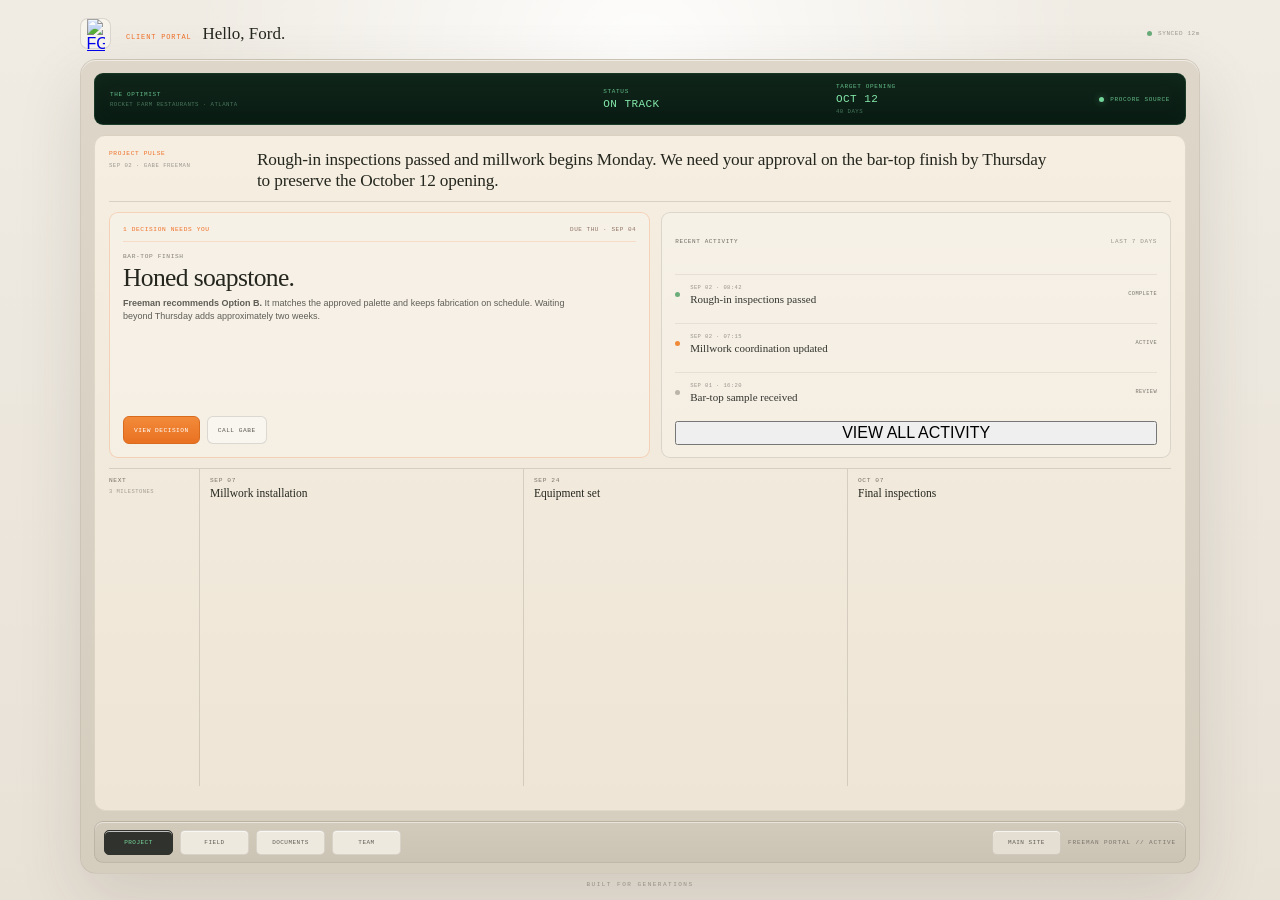
==== commit 275d20b5: "Reduce project portal to compact executive brief" ====
--- a/portal.html
+++ b/portal.html
@@ -7,7 +7,7 @@
 <title>Freeman General Contracting — Client Portal</title>
 <link rel="icon" href="favicon.ico">
 <link rel="stylesheet" href="portal.css?v=mobileglance1">
-<link rel="stylesheet" href="portal-business.css?v=1">
+<link rel="stylesheet" href="portal-business.css?v=2">
 </head>
 <body>
 <main class="portal-wrap">
@@ -28,26 +28,18 @@
     </div>
 
     <section class="brief-surface portal-view active-view" data-view="project">
-      <div class="brief-top">
-        <div class="project-title">
-          <span>OYSTER BAR REFRESH · ACTIVE CONSTRUCTION</span>
-          <h1>The Optimist</h1>
-        </div>
-        <div class="brief-meta"><span>FREEMAN BRIEF</span><b>SEP 02, 2026</b></div>
-      </div>
-
       <section class="pulse-row">
-        <div class="pulse-label"><span>PROJECT PULSE</span><b>GABE FREEMAN · PROJECT LEAD</b></div>
-        <p>Interior framing is complete and rough-in inspections passed. Millwork begins Monday. We need your approval on the bar-top finish by Thursday to preserve the October 12 opening.</p>
+        <div class="pulse-label"><span>PROJECT PULSE</span><b>SEP 02 · GABE FREEMAN</b></div>
+        <p>Rough-in inspections passed and millwork begins Monday. We need your approval on the bar-top finish by Thursday to preserve the October 12 opening.</p>
       </section>
 
       <div class="focus-grid">
         <article class="decision-card">
-          <div class="decision-top"><span>YOUR ATTENTION</span><b>DUE THU · SEP 04</b></div>
+          <div class="decision-top"><span>1 DECISION NEEDS YOU</span><b>DUE THU · SEP 04</b></div>
           <div class="decision-copy">
             <span class="decision-kicker">BAR-TOP FINISH</span>
-            <h2>Freeman recommends<br>honed soapstone.</h2>
-            <p>Option B matches the approved palette and keeps fabrication on schedule. Waiting beyond Thursday adds approximately two weeks.</p>
+            <h2>Honed soapstone.</h2>
+            <p><strong>Freeman recommends Option B.</strong> It matches the approved palette and keeps fabrication on schedule. Waiting beyond Thursday adds approximately two weeks.</p>
           </div>
           <div class="decision-actions">
             <button>VIEW DECISION</button>
@@ -55,32 +47,24 @@
           </div>
         </article>
 
-        <section class="ops-card desktop-ops" aria-label="Project operations">
-          <div class="ops-section activity-section">
-            <div class="ops-head"><span>RECENT ACTIVITY</span><b>LAST 7 DAYS</b></div>
-            <div class="activity-row">
-              <div class="activity-mark complete"></div>
-              <div><span>SEP 02 · 08:42</span><strong>Rough-in inspections passed</strong></div>
-              <b>COMPLETE</b>
-            </div>
-            <div class="activity-row">
-              <div class="activity-mark active"></div>
-              <div><span>SEP 02 · 07:15</span><strong>Millwork coordination updated</strong></div>
-              <b>ACTIVE</b>
-            </div>
-            <div class="activity-row">
-              <div class="activity-mark"></div>
-              <div><span>SEP 01 · 16:20</span><strong>Bar-top sample received</strong></div>
-              <b>REVIEW</b>
-            </div>
+        <section class="ops-card desktop-ops" aria-label="Recent project activity">
+          <div class="ops-head"><span>RECENT ACTIVITY</span><b>LAST 7 DAYS</b></div>
+          <div class="activity-row">
+            <div class="activity-mark complete"></div>
+            <div><span>SEP 02 · 08:42</span><strong>Rough-in inspections passed</strong></div>
+            <b>COMPLETE</b>
           </div>
-
-          <div class="ops-section docs-section">
-            <div class="ops-head"><span>CLIENT DOCUMENTS</span><b>3 CURRENT</b></div>
-            <button class="doc-row"><span><b>LATEST DRAWINGS</b><small>Issued Aug 29 · Rev 07</small></span><em>OPEN</em></button>
-            <button class="doc-row"><span><b>FINISH SCHEDULE</b><small>Updated Sep 01</small></span><em>OPEN</em></button>
-            <button class="doc-row"><span><b>WEEKLY MEETING NOTES</b><small>Sep 01 meeting</small></span><em>OPEN</em></button>
+          <div class="activity-row">
+            <div class="activity-mark active"></div>
+            <div><span>SEP 02 · 07:15</span><strong>Millwork coordination updated</strong></div>
+            <b>ACTIVE</b>
           </div>
+          <div class="activity-row">
+            <div class="activity-mark"></div>
+            <div><span>SEP 01 · 16:20</span><strong>Bar-top sample received</strong></div>
+            <b>REVIEW</b>
+          </div>
+          <button class="ops-more">VIEW ALL ACTIVITY</button>
         </section>
       </div>
 
--- a/portal-business.css
+++ b/portal-business.css
@@ -0,0 +1 @@
+.ops-card{min-height:0;border:1px solid rgba(55,51,44,.14);border-radius:9px;background:rgba(255,255,255,.22);padding:12px 13px;display:grid;grid-template-rows:1fr 1fr;gap:10px}.ops-section{min-height:0}.ops-section+.ops-section{border-top:1px solid var(--rule);padding-top:10px}.ops-head{display:flex;justify-content:space-between;align-items:center;padding-bottom:7px;font:6px var(--mono);letter-spacing:.1em;color:#6f6b63}.ops-head b{font-weight:400;color:#9a958b}.activity-row{display:grid;grid-template-columns:7px minmax(0,1fr) auto;gap:8px;align-items:center;min-height:39px;border-top:1px solid rgba(45,40,33,.08)}.activity-row:first-of-type{border-top:0}.activity-mark{width:5px;height:5px;border-radius:50%;background:#bbb4a8}.activity-mark.complete{background:#6dad7b}.activity-mark.active{background:#ef8a38}.activity-row div:nth-child(2){display:flex;flex-direction:column;gap:2px}.activity-row span{font:5.5px var(--mono);letter-spacing:.07em;color:#9a958c}.activity-row strong{font:400 11px/1.15 var(--serif);color:#34352f}.activity-row>b{font:5.3px var(--mono);letter-spacing:.08em;font-weight:400;color:#77736b}.doc-row{width:100%;min-height:38px;border:0;border-top:1px solid rgba(45,40,33,.08);background:transparent;padding:0;display:flex;justify-content:space-between;align-items:center;text-align:left;cursor:pointer;color:#3c3d36}.doc-row:first-of-type{border-top:0}.doc-row>span{display:flex;flex-direction:column;gap:2px}.doc-row b{font:5.8px var(--mono);letter-spacing:.08em;font-weight:500}.doc-row small{font:5.4px var(--mono);letter-spacing:.05em;color:#969188}.doc-row em{font:5.5px var(--mono);font-style:normal;letter-spacing:.08em;color:var(--orange)}@media(max-height:760px) and (min-width:701px){.ops-card{padding:9px 10px;gap:7px}.ops-section+.ops-section{padding-top:7px}.ops-head{padding-bottom:5px}.activity-row{min-height:31px}.activity-row strong{font-size:10px}.doc-row{min-height:31px}}@media(max-width:900px) and (min-width:701px){.ops-card{display:none}}@media(max-width:700px){.desktop-ops{display:none!important}}
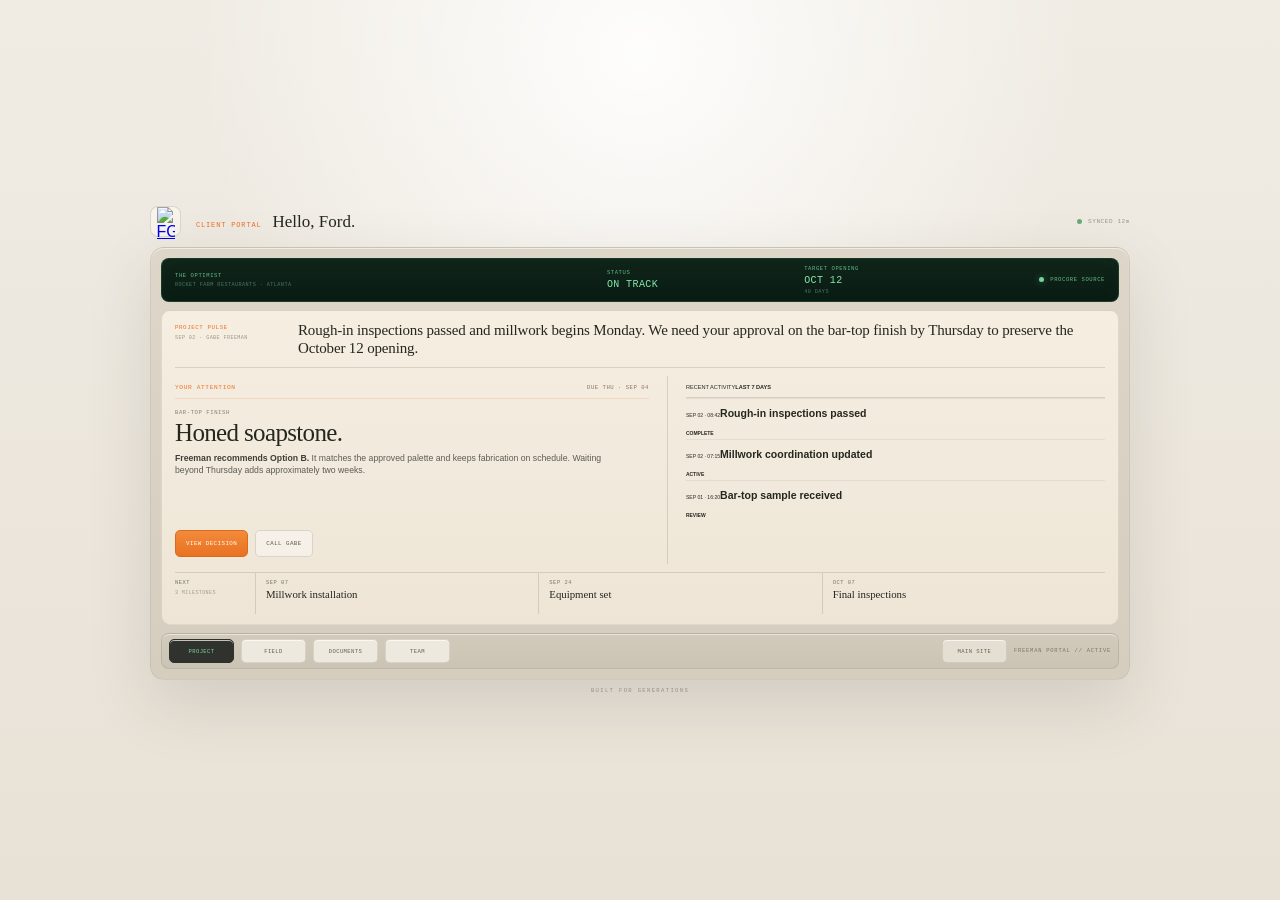
==== commit 40f82193: "Restore readable hierarchy to client portal" ====
--- a/portal.html
+++ b/portal.html
@@ -7,7 +7,7 @@
 <title>Freeman General Contracting — Client Portal</title>
 <link rel="icon" href="favicon.ico">
 <link rel="stylesheet" href="portal.css?v=mobileglance1">
-<link rel="stylesheet" href="portal-business.css?v=2">
+<link rel="stylesheet" href="portal-business.css?v=3">
 </head>
 <body>
 <main class="portal-wrap">
@@ -35,7 +35,7 @@
 
       <div class="focus-grid">
         <article class="decision-card">
-          <div class="decision-top"><span>1 DECISION NEEDS YOU</span><b>DUE THU · SEP 04</b></div>
+          <div class="decision-top"><span>YOUR ATTENTION</span><b>DUE THU · SEP 04</b></div>
           <div class="decision-copy">
             <span class="decision-kicker">BAR-TOP FINISH</span>
             <h2>Honed soapstone.</h2>
@@ -64,7 +64,6 @@
             <div><span>SEP 01 · 16:20</span><strong>Bar-top sample received</strong></div>
             <b>REVIEW</b>
           </div>
-          <button class="ops-more">VIEW ALL ACTIVITY</button>
         </section>
       </div>
 
--- a/portal-business.css
+++ b/portal-business.css
@@ -1 +1,78 @@
-.ops-card{min-height:0;border:1px solid rgba(55,51,44,.14);border-radius:9px;background:rgba(255,255,255,.22);padding:12px 13px;display:grid;grid-template-rows:1fr 1fr;gap:10px}.ops-section{min-height:0}.ops-section+.ops-section{border-top:1px solid var(--rule);padding-top:10px}.ops-head{display:flex;justify-content:space-between;align-items:center;padding-bottom:7px;font:6px var(--mono);letter-spacing:.1em;color:#6f6b63}.ops-head b{font-weight:400;color:#9a958b}.activity-row{display:grid;grid-template-columns:7px minmax(0,1fr) auto;gap:8px;align-items:center;min-height:39px;border-top:1px solid rgba(45,40,33,.08)}.activity-row:first-of-type{border-top:0}.activity-mark{width:5px;height:5px;border-radius:50%;background:#bbb4a8}.activity-mark.complete{background:#6dad7b}.activity-mark.active{background:#ef8a38}.activity-row div:nth-child(2){display:flex;flex-direction:column;gap:2px}.activity-row span{font:5.5px var(--mono);letter-spacing:.07em;color:#9a958c}.activity-row strong{font:400 11px/1.15 var(--serif);color:#34352f}.activity-row>b{font:5.3px var(--mono);letter-spacing:.08em;font-weight:400;color:#77736b}.doc-row{width:100%;min-height:38px;border:0;border-top:1px solid rgba(45,40,33,.08);background:transparent;padding:0;display:flex;justify-content:space-between;align-items:center;text-align:left;cursor:pointer;color:#3c3d36}.doc-row:first-of-type{border-top:0}.doc-row>span{display:flex;flex-direction:column;gap:2px}.doc-row b{font:5.8px var(--mono);letter-spacing:.08em;font-weight:500}.doc-row small{font:5.4px var(--mono);letter-spacing:.05em;color:#969188}.doc-row em{font:5.5px var(--mono);font-style:normal;letter-spacing:.08em;color:var(--orange)}@media(max-height:760px) and (min-width:701px){.ops-card{padding:9px 10px;gap:7px}.ops-section+.ops-section{padding-top:7px}.ops-head{padding-bottom:5px}.activity-row{min-height:31px}.activity-row strong{font-size:10px}.doc-row{min-height:31px}}@media(max-width:900px) and (min-width:701px){.ops-card{display:none}}@media(max-width:700px){.desktop-ops{display:none!important}}+/* Compact executive brief — desktop is intentionally small, dense and calm. */
+@media(min-width:701px){
+  html,body{height:100%;overflow:hidden}
+  .portal-wrap{height:100dvh;padding:20px 24px;justify-content:center}
+  .portal-header{width:min(980px,100%);margin:0 auto 10px;flex:0 0 auto}
+  .portal-shell{width:min(980px,100%);height:auto;min-height:0;margin:0 auto;padding:10px;border-radius:14px;grid-template-rows:44px auto 36px;gap:8px;flex:0 0 auto}
+  .status-rail{height:44px;grid-template-columns:1.55fr .68fr .82fr auto;gap:14px;padding:0 13px;border-radius:8px}
+  .status-project span,.status-item span,.status-source span{font-size:5.5px}
+  .status-project b,.status-item b{font-size:5.2px}
+  .status-item strong{font-size:10px}
+  .brief-surface{min-height:0;padding:11px 13px 10px;border-radius:9px;display:grid;grid-template-rows:auto auto auto;gap:8px}
+  .pulse-row{grid-template-columns:108px minmax(0,1fr);gap:15px;padding:0 0 10px;border-bottom:1px solid var(--rule)}
+  .pulse-label{gap:4px;padding-top:2px}
+  .pulse-label span{font-size:5.8px}
+  .pulse-label b{font-size:5.1px}
+  .pulse-row p{max-width:none;font-size:15px;line-height:1.18}
+  .focus-grid{display:grid;grid-template-columns:1.06fr .94fr;gap:0;min-height:0;height:188px}
+  .decision-card{height:188px;min-height:0;border:0;border-right:1px solid var(--rule);border-radius:0;background:transparent;padding:8px 18px 7px 0}
+  .decision-top{padding-bottom:7px;font-size:5.6px}
+  .decision-copy{padding-top:10px}
+  .decision-kicker{font-size:5.6px}
+  .decision-card h2{margin:5px 0 6px;font-size:25px;line-height:.98}
+  .decision-card p{max-width:440px;font-size:8.7px;line-height:1.4;color:#5b5c55}
+  .decision-card p strong{font-weight:600;color:#3d3e38}
+  .decision-actions{padding-top:9px}
+  .decision-actions button,.decision-actions a{height:27px;font-size:5.8px;border-radius:5px}
+  .ops-card{height:188px;min-height:0;border:0;border-radius:0;background:transparent;padding:8px 0 7px 18px;display:flex;flex-direction:column}
+  .ops-head{padding:0 0 7px;border-bottom:1px solid var(--rule);font-size:5.6px}
+  .activity-row{grid-template-columns:7px minmax(0,1fr) auto;gap:7px;min-height:35px;border-top:1px solid rgba(45,40,33,.07)}
+  .activity-row:first-of-type{border-top:0}
+  .activity-row span{font-size:5.1px}
+  .activity-row strong{font-size:10.5px;line-height:1.12}
+  .activity-row>b{font-size:5px}
+  .activity-mark{width:4px;height:4px}
+  .ops-more{margin-top:auto;align-self:flex-start;border:0;background:transparent;padding:5px 0 0;color:#7d786f;font:5.3px var(--mono);letter-spacing:.09em;cursor:pointer}
+  .milestone-strip{grid-template-columns:80px repeat(3,1fr);min-height:42px;border-top:1px solid var(--rule)}
+  .milestone-title,.milestone{padding:7px 9px 0 0}
+  .milestone{padding-left:10px}
+  .milestone-title span,.milestone span{font-size:5.4px}
+  .milestone-title b{font-size:5px}
+  .milestone strong{font-size:10.8px}
+  .portal-controls{height:36px;padding:5px 7px;border-radius:8px}
+  .portal-controls button,.portal-controls a{height:24px;min-width:65px;font-size:5.5px}
+  .control-state{font-size:5.4px}
+  .motto{margin-top:7px;font-size:5.5px}
+}
+
+@media(min-width:701px) and (max-height:680px){
+  .portal-wrap{padding-top:10px;padding-bottom:10px}
+  .portal-header{margin-bottom:7px}
+  .focus-grid,.decision-card,.ops-card{height:168px}
+  .decision-card h2{font-size:22px}
+  .activity-row{min-height:31px}
+  .milestone-strip{min-height:37px}
+  .portal-shell{grid-template-rows:40px auto 34px}
+  .status-rail{height:40px}
+  .motto{display:none}
+}
+
+@media(max-width:900px) and (min-width:701px){
+  .portal-header,.portal-shell{width:min(860px,100%)}
+  .status-source{display:none}
+  .status-rail{grid-template-columns:1.4fr .7fr .85fr}
+  .control-state{display:none}
+}
+
+/* Mobile keeps the tabbed glance-mode model. */
+@media(max-width:700px){
+  .desktop-ops{display:none!important}
+  .brief-surface{padding:11px}
+  .pulse-row{padding-top:2px}
+  .pulse-row p{font-size:15.5px;line-height:1.2}
+  .decision-card{min-height:0;padding:11px}
+  .decision-card h2{font-size:22px;margin:4px 0 6px}
+  .decision-card p{font-size:9.2px}
+  .decision-card p strong{font-weight:600}
+  .decision-actions{padding-top:9px}
+}
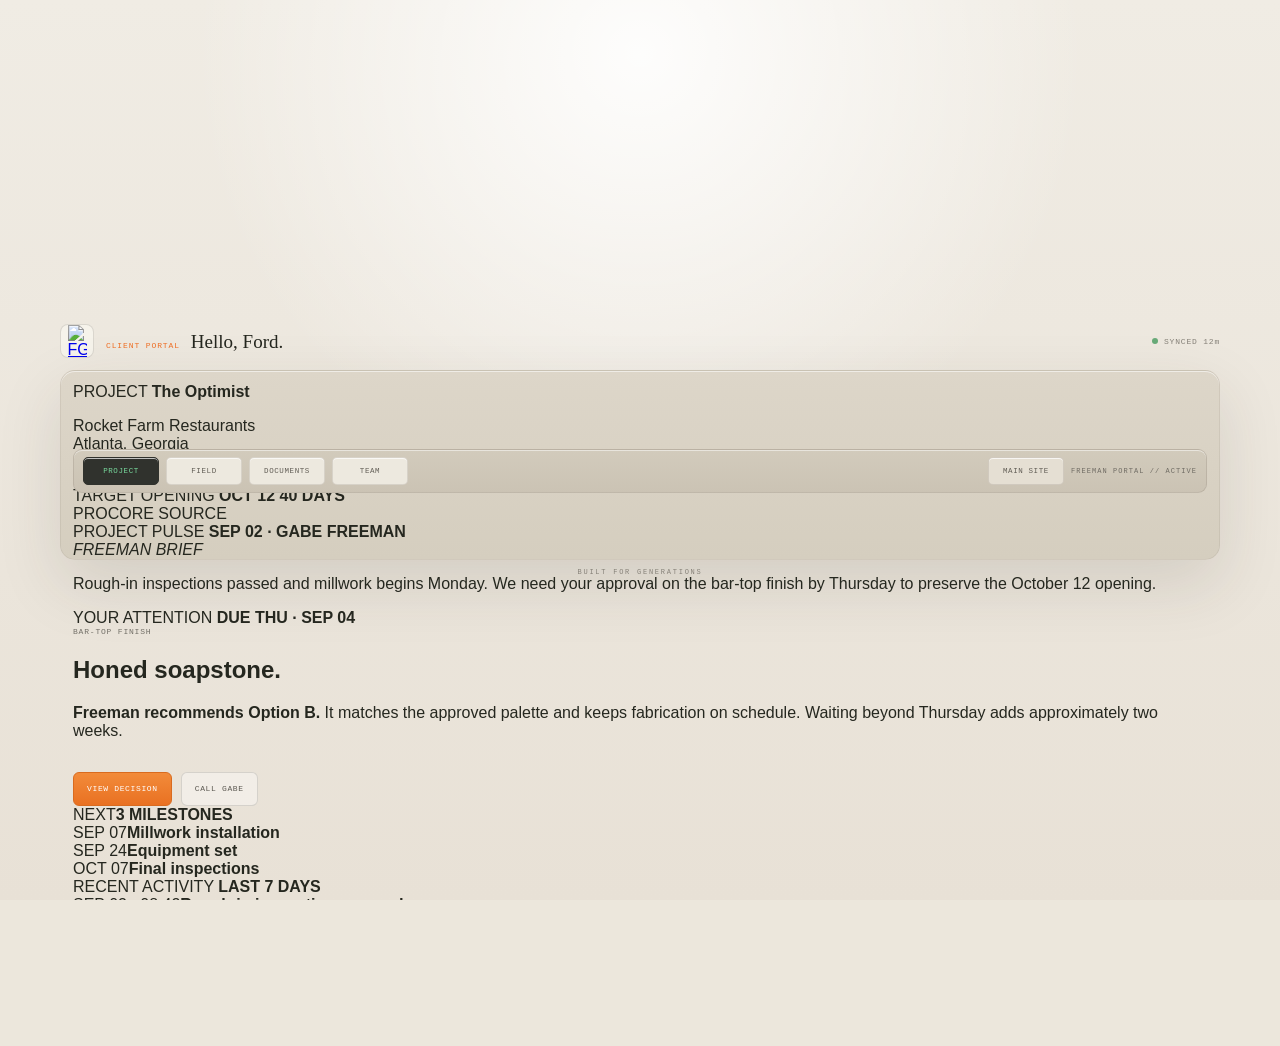
==== commit 9b67d82f: "Reset client portal into three-part Freeman instrument" ====
--- a/portal.html
+++ b/portal.html
@@ -7,7 +7,7 @@
 <title>Freeman General Contracting — Client Portal</title>
 <link rel="icon" href="favicon.ico">
 <link rel="stylesheet" href="portal.css?v=mobileglance1">
-<link rel="stylesheet" href="portal-business.css?v=3">
+<link rel="stylesheet" href="portal-business.css?v=4">
 </head>
 <body>
 <main class="portal-wrap">
@@ -20,59 +20,89 @@
   </header>
 
   <section class="portal-shell" aria-label="Freeman client portal">
-    <div class="status-rail">
-      <div class="status-project"><span>THE OPTIMIST</span><b>ROCKET FARM RESTAURANTS · ATLANTA</b></div>
-      <div class="status-item"><span>STATUS</span><strong>ON TRACK</strong></div>
-      <div class="status-item"><span>TARGET OPENING</span><strong>OCT 12</strong><b>40 DAYS</b></div>
-      <div class="status-source"><i></i><span>PROCORE SOURCE</span></div>
-    </div>
+    <section class="instrument-body portal-view active-view" data-view="project">
+      <aside class="project-rail">
+        <div class="rail-project">
+          <span>PROJECT</span>
+          <strong>The Optimist</strong>
+          <p>Rocket Farm Restaurants<br>Atlanta, Georgia</p>
+        </div>
 
-    <section class="brief-surface portal-view active-view" data-view="project">
-      <section class="pulse-row">
-        <div class="pulse-label"><span>PROJECT PULSE</span><b>SEP 02 · GABE FREEMAN</b></div>
-        <p>Rough-in inspections passed and millwork begins Monday. We need your approval on the bar-top finish by Thursday to preserve the October 12 opening.</p>
-      </section>
+        <div class="rail-status">
+          <span>STATUS</span>
+          <strong><i></i>ON TRACK</strong>
+        </div>
 
-      <div class="focus-grid">
-        <article class="decision-card">
-          <div class="decision-top"><span>YOUR ATTENTION</span><b>DUE THU · SEP 04</b></div>
-          <div class="decision-copy">
-            <span class="decision-kicker">BAR-TOP FINISH</span>
-            <h2>Honed soapstone.</h2>
-            <p><strong>Freeman recommends Option B.</strong> It matches the approved palette and keeps fabrication on schedule. Waiting beyond Thursday adds approximately two weeks.</p>
+        <div class="rail-opening">
+          <span>TARGET OPENING</span>
+          <strong>OCT 12</strong>
+          <b>40 DAYS</b>
+        </div>
+
+        <div class="rail-source">
+          <i></i>
+          <span>PROCORE SOURCE</span>
+        </div>
+      </aside>
+
+      <section class="client-brief">
+        <div class="brief-heading">
+          <div>
+            <span>PROJECT PULSE</span>
+            <b>SEP 02 · GABE FREEMAN</b>
           </div>
+          <em>FREEMAN BRIEF</em>
+        </div>
+
+        <p class="pulse-copy">Rough-in inspections passed and millwork begins Monday. We need your approval on the bar-top finish by Thursday to preserve the October 12 opening.</p>
+
+        <article class="decision-panel">
+          <div class="decision-heading">
+            <span>YOUR ATTENTION</span>
+            <b>DUE THU · SEP 04</b>
+          </div>
+          <span class="decision-kicker">BAR-TOP FINISH</span>
+          <h2>Honed soapstone.</h2>
+          <p><strong>Freeman recommends Option B.</strong> It matches the approved palette and keeps fabrication on schedule. Waiting beyond Thursday adds approximately two weeks.</p>
           <div class="decision-actions">
             <button>VIEW DECISION</button>
             <a href="tel:+17062633348">CALL GABE</a>
           </div>
         </article>
 
-        <section class="ops-card desktop-ops" aria-label="Recent project activity">
-          <div class="ops-head"><span>RECENT ACTIVITY</span><b>LAST 7 DAYS</b></div>
-          <div class="activity-row">
-            <div class="activity-mark complete"></div>
-            <div><span>SEP 02 · 08:42</span><strong>Rough-in inspections passed</strong></div>
-            <b>COMPLETE</b>
-          </div>
-          <div class="activity-row">
-            <div class="activity-mark active"></div>
-            <div><span>SEP 02 · 07:15</span><strong>Millwork coordination updated</strong></div>
-            <b>ACTIVE</b>
-          </div>
-          <div class="activity-row">
-            <div class="activity-mark"></div>
-            <div><span>SEP 01 · 16:20</span><strong>Bar-top sample received</strong></div>
-            <b>REVIEW</b>
-          </div>
+        <section class="brief-milestones">
+          <div class="brief-milestone-label"><span>NEXT</span><b>3 MILESTONES</b></div>
+          <div><span>SEP 07</span><strong>Millwork installation</strong></div>
+          <div><span>SEP 24</span><strong>Equipment set</strong></div>
+          <div><span>OCT 07</span><strong>Final inspections</strong></div>
         </section>
-      </div>
+      </section>
 
-      <section class="milestone-strip desktop-milestones">
-        <div class="milestone-title"><span>NEXT</span><b>3 MILESTONES</b></div>
-        <div class="milestone"><span>SEP 07</span><strong>Millwork installation</strong></div>
-        <div class="milestone"><span>SEP 24</span><strong>Equipment set</strong></div>
-        <div class="milestone"><span>OCT 07</span><strong>Final inspections</strong></div>
-      </section>
+      <aside class="ops-column desktop-ops" aria-label="Recent project activity">
+        <div class="ops-title">
+          <span>RECENT ACTIVITY</span>
+          <b>LAST 7 DAYS</b>
+        </div>
+
+        <div class="ops-row">
+          <div class="ops-dot complete"></div>
+          <div><span>SEP 02 · 08:42</span><strong>Rough-in inspections passed</strong></div>
+          <b>COMPLETE</b>
+        </div>
+        <div class="ops-row">
+          <div class="ops-dot active"></div>
+          <div><span>SEP 02 · 07:15</span><strong>Millwork coordination updated</strong></div>
+          <b>ACTIVE</b>
+        </div>
+        <div class="ops-row">
+          <div class="ops-dot"></div>
+          <div><span>SEP 01 · 16:20</span><strong>Bar-top sample received</strong></div>
+          <b>REVIEW</b>
+        </div>
+
+        <button class="ops-more">VIEW ALL ACTIVITY</button>
+        <div class="ops-foot"><span>LAST CLIENT BRIEF</span><b>SEP 02 · 08:55</b></div>
+      </aside>
     </section>
 
     <section class="mobile-view portal-view" data-view="field" aria-label="Field view">
--- a/portal-business.css
+++ b/portal-business.css
@@ -1,67 +1,94 @@
-/* Compact executive brief — desktop is intentionally small, dense and calm. */
+/* Readable executive brief — compact, but never miniature. */
 @media(min-width:701px){
   html,body{height:100%;overflow:hidden}
-  .portal-wrap{height:100dvh;padding:20px 24px;justify-content:center}
-  .portal-header{width:min(980px,100%);margin:0 auto 10px;flex:0 0 auto}
-  .portal-shell{width:min(980px,100%);height:auto;min-height:0;margin:0 auto;padding:10px;border-radius:14px;grid-template-rows:44px auto 36px;gap:8px;flex:0 0 auto}
-  .status-rail{height:44px;grid-template-columns:1.55fr .68fr .82fr auto;gap:14px;padding:0 13px;border-radius:8px}
-  .status-project span,.status-item span,.status-source span{font-size:5.5px}
-  .status-project b,.status-item b{font-size:5.2px}
-  .status-item strong{font-size:10px}
-  .brief-surface{min-height:0;padding:11px 13px 10px;border-radius:9px;display:grid;grid-template-rows:auto auto auto;gap:8px}
-  .pulse-row{grid-template-columns:108px minmax(0,1fr);gap:15px;padding:0 0 10px;border-bottom:1px solid var(--rule)}
-  .pulse-label{gap:4px;padding-top:2px}
-  .pulse-label span{font-size:5.8px}
-  .pulse-label b{font-size:5.1px}
-  .pulse-row p{max-width:none;font-size:15px;line-height:1.18}
-  .focus-grid{display:grid;grid-template-columns:1.06fr .94fr;gap:0;min-height:0;height:188px}
-  .decision-card{height:188px;min-height:0;border:0;border-right:1px solid var(--rule);border-radius:0;background:transparent;padding:8px 18px 7px 0}
-  .decision-top{padding-bottom:7px;font-size:5.6px}
-  .decision-copy{padding-top:10px}
-  .decision-kicker{font-size:5.6px}
-  .decision-card h2{margin:5px 0 6px;font-size:25px;line-height:.98}
-  .decision-card p{max-width:440px;font-size:8.7px;line-height:1.4;color:#5b5c55}
-  .decision-card p strong{font-weight:600;color:#3d3e38}
-  .decision-actions{padding-top:9px}
-  .decision-actions button,.decision-actions a{height:27px;font-size:5.8px;border-radius:5px}
-  .ops-card{height:188px;min-height:0;border:0;border-radius:0;background:transparent;padding:8px 0 7px 18px;display:flex;flex-direction:column}
-  .ops-head{padding:0 0 7px;border-bottom:1px solid var(--rule);font-size:5.6px}
-  .activity-row{grid-template-columns:7px minmax(0,1fr) auto;gap:7px;min-height:35px;border-top:1px solid rgba(45,40,33,.07)}
+  .portal-wrap{height:100dvh;padding:22px 26px;justify-content:center}
+  .portal-header{width:min(1160px,calc(100vw - 72px));margin:0 auto 12px;flex:0 0 auto}
+  .portal-brand{width:34px;height:34px}
+  .portal-brand img{width:19px}
+  .portal-greeting span{font-size:8px;letter-spacing:.11em}
+  .portal-greeting strong{font-size:19px}
+  .portal-sync{font-size:8px;color:#858078}
+  .portal-sync i{width:6px;height:6px}
+
+  .portal-shell{width:min(1160px,calc(100vw - 72px));height:auto;min-height:0;margin:0 auto;padding:12px;border-radius:15px;grid-template-rows:56px auto 44px;gap:10px;flex:0 0 auto}
+  .status-rail{height:56px;grid-template-columns:1.5fr .68fr .82fr auto;gap:18px;padding:0 16px;border-radius:9px}
+  .status-project span,.status-item span,.status-source span{font-size:8px;letter-spacing:.09em}
+  .status-project b,.status-item b{font-size:7.5px;letter-spacing:.06em}
+  .status-item strong{font-size:14px;line-height:1}
+  .status-source i{width:6px;height:6px}
+
+  .brief-surface{min-height:0;padding:16px 18px 14px;border-radius:10px;display:grid;grid-template-rows:auto auto auto;gap:12px;background:linear-gradient(180deg,#f7f0e4,#f0e7d8)}
+  .pulse-row{grid-template-columns:140px minmax(0,1fr);gap:24px;padding:0 0 14px;border-bottom:1px solid rgba(45,40,33,.19)}
+  .pulse-label{gap:5px;padding-top:3px}
+  .pulse-label span{font-size:8px}
+  .pulse-label b{font-size:7px;color:#7f7a72}
+  .pulse-row p{max-width:none;font-size:20px;line-height:1.22;color:#242620}
+
+  .focus-grid{display:grid;grid-template-columns:1.04fr .96fr;gap:0;min-height:0;height:232px}
+  .decision-card{height:232px;min-height:0;border:0;border-right:1px solid rgba(45,40,33,.18);border-radius:0;background:transparent;padding:10px 26px 8px 0}
+  .decision-top{padding-bottom:10px;font-size:8px;border-bottom:1px solid rgba(239,111,37,.20)}
+  .decision-top b{font-size:8px}
+  .decision-copy{padding-top:15px}
+  .decision-kicker{font-size:8px;color:#726f67}
+  .decision-card h2{margin:7px 0 9px;font-size:35px;line-height:1;letter-spacing:-.026em;color:#252720}
+  .decision-card p{max-width:500px;font-size:12px;line-height:1.48;color:#4f514a}
+  .decision-card p strong{font-weight:600;color:#2f312c}
+  .decision-actions{padding-top:16px;gap:9px}
+  .decision-actions button,.decision-actions a{height:34px;padding:0 13px;font-size:8px;border-radius:6px}
+
+  .ops-card{height:232px;min-height:0;border:0;border-radius:0;background:transparent;padding:10px 0 8px 26px;display:flex;flex-direction:column}
+  .ops-head{padding:0 0 10px;border-bottom:1px solid rgba(45,40,33,.18);font-size:8px;color:#5e5b55}
+  .ops-head b{font-size:8px;color:#8c877f}
+  .activity-row{grid-template-columns:8px minmax(0,1fr) auto;gap:10px;min-height:52px;border-top:1px solid rgba(45,40,33,.09)}
   .activity-row:first-of-type{border-top:0}
-  .activity-row span{font-size:5.1px}
-  .activity-row strong{font-size:10.5px;line-height:1.12}
-  .activity-row>b{font-size:5px}
-  .activity-mark{width:4px;height:4px}
-  .ops-more{margin-top:auto;align-self:flex-start;border:0;background:transparent;padding:5px 0 0;color:#7d786f;font:5.3px var(--mono);letter-spacing:.09em;cursor:pointer}
-  .milestone-strip{grid-template-columns:80px repeat(3,1fr);min-height:42px;border-top:1px solid var(--rule)}
-  .milestone-title,.milestone{padding:7px 9px 0 0}
-  .milestone{padding-left:10px}
-  .milestone-title span,.milestone span{font-size:5.4px}
-  .milestone-title b{font-size:5px}
-  .milestone strong{font-size:10.8px}
-  .portal-controls{height:36px;padding:5px 7px;border-radius:8px}
-  .portal-controls button,.portal-controls a{height:24px;min-width:65px;font-size:5.5px}
-  .control-state{font-size:5.4px}
-  .motto{margin-top:7px;font-size:5.5px}
+  .activity-row span{font-size:7px;color:#7f7a73}
+  .activity-row strong{font-size:13px;line-height:1.18;color:#2e302b}
+  .activity-row>b{font-size:7px;color:#6e6a63}
+  .activity-mark{width:6px;height:6px}
+
+  .milestone-strip{grid-template-columns:105px repeat(3,1fr);min-height:52px;border-top:1px solid rgba(45,40,33,.19)}
+  .milestone-title,.milestone{padding:10px 11px 1px 0}
+  .milestone{padding-left:14px}
+  .milestone-title span,.milestone span{font-size:7.5px}
+  .milestone-title b{font-size:7px}
+  .milestone strong{font-size:14px;line-height:1.12;color:#2e302b}
+
+  .portal-controls{height:44px;padding:7px 9px;border-radius:9px}
+  .portal-controls button,.portal-controls a{height:28px;min-width:76px;font-size:7.5px}
+  .control-state{font-size:7px;color:#6f6b63}
+  .motto{margin-top:8px;font-size:7px;color:#868178}
 }
 
-@media(min-width:701px) and (max-height:680px){
-  .portal-wrap{padding-top:10px;padding-bottom:10px}
-  .portal-header{margin-bottom:7px}
-  .focus-grid,.decision-card,.ops-card{height:168px}
-  .decision-card h2{font-size:22px}
-  .activity-row{min-height:31px}
-  .milestone-strip{min-height:37px}
-  .portal-shell{grid-template-rows:40px auto 34px}
-  .status-rail{height:40px}
+@media(min-width:701px) and (max-height:760px){
+  .portal-wrap{padding-top:12px;padding-bottom:12px}
+  .portal-header{margin-bottom:8px}
+  .portal-shell{grid-template-rows:50px auto 40px;padding:10px;gap:8px}
+  .status-rail{height:50px}
+  .brief-surface{padding:12px 15px 11px;gap:9px}
+  .pulse-row{grid-template-columns:125px 1fr;gap:18px;padding-bottom:10px}
+  .pulse-row p{font-size:17px}
+  .focus-grid,.decision-card,.ops-card{height:196px}
+  .decision-card{padding-right:20px}
+  .decision-card h2{font-size:30px}
+  .decision-card p{font-size:10.5px}
+  .decision-actions{padding-top:10px}
+  .ops-card{padding-left:20px}
+  .activity-row{min-height:42px}
+  .activity-row strong{font-size:11.5px}
+  .milestone-strip{min-height:45px}
+  .milestone strong{font-size:12.5px}
+  .portal-controls{height:40px}
+  .portal-controls button,.portal-controls a{height:26px}
   .motto{display:none}
 }
 
 @media(max-width:900px) and (min-width:701px){
-  .portal-header,.portal-shell{width:min(860px,100%)}
+  .portal-header,.portal-shell{width:min(880px,calc(100vw - 42px))}
   .status-source{display:none}
-  .status-rail{grid-template-columns:1.4fr .7fr .85fr}
+  .status-rail{grid-template-columns:1.35fr .7fr .85fr}
   .control-state{display:none}
+  .pulse-row p{font-size:17px}
+  .activity-row strong{font-size:12px}
 }
 
 /* Mobile keeps the tabbed glance-mode model. */
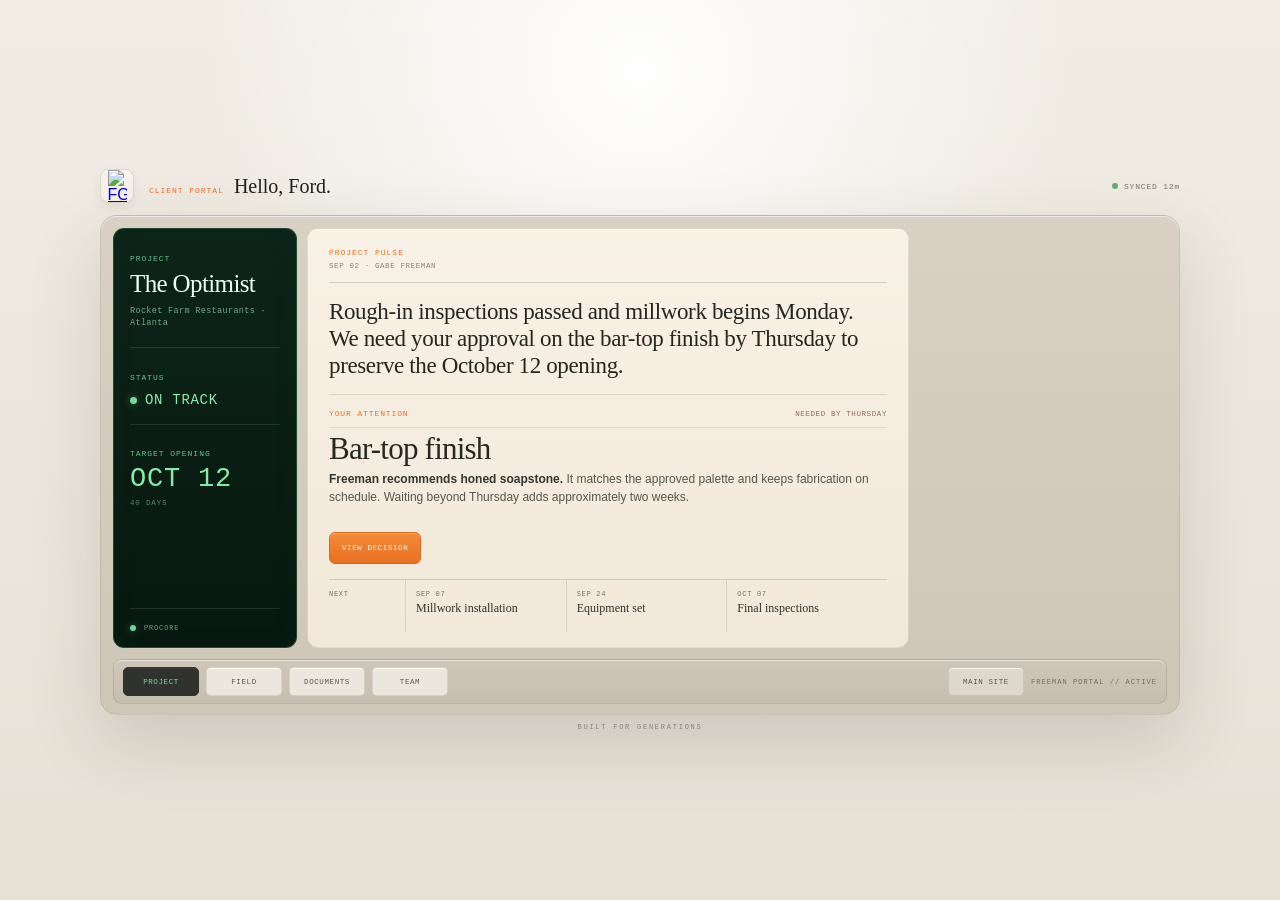
==== commit 7786d3c2: "Simplify project portal to single reading path" ====
--- a/portal.html
+++ b/portal.html
@@ -7,7 +7,7 @@
 <title>Freeman General Contracting — Client Portal</title>
 <link rel="icon" href="favicon.ico">
 <link rel="stylesheet" href="portal.css?v=mobileglance1">
-<link rel="stylesheet" href="portal-business.css?v=4">
+<link rel="stylesheet" href="portal-business.css?v=5">
 </head>
 <body>
 <main class="portal-wrap">
@@ -25,7 +25,7 @@
         <div class="rail-project">
           <span>PROJECT</span>
           <strong>The Optimist</strong>
-          <p>Rocket Farm Restaurants<br>Atlanta, Georgia</p>
+          <p>Rocket Farm Restaurants · Atlanta</p>
         </div>
 
         <div class="rail-status">
@@ -41,7 +41,7 @@
 
         <div class="rail-source">
           <i></i>
-          <span>PROCORE SOURCE</span>
+          <span>PROCORE</span>
         </div>
       </aside>
 
@@ -51,7 +51,6 @@
             <span>PROJECT PULSE</span>
             <b>SEP 02 · GABE FREEMAN</b>
           </div>
-          <em>FREEMAN BRIEF</em>
         </div>
 
         <p class="pulse-copy">Rough-in inspections passed and millwork begins Monday. We need your approval on the bar-top finish by Thursday to preserve the October 12 opening.</p>
@@ -59,50 +58,22 @@
         <article class="decision-panel">
           <div class="decision-heading">
             <span>YOUR ATTENTION</span>
-            <b>DUE THU · SEP 04</b>
+            <b>NEEDED BY THURSDAY</b>
           </div>
-          <span class="decision-kicker">BAR-TOP FINISH</span>
-          <h2>Honed soapstone.</h2>
-          <p><strong>Freeman recommends Option B.</strong> It matches the approved palette and keeps fabrication on schedule. Waiting beyond Thursday adds approximately two weeks.</p>
+          <h2>Bar-top finish</h2>
+          <p><strong>Freeman recommends honed soapstone.</strong> It matches the approved palette and keeps fabrication on schedule. Waiting beyond Thursday adds approximately two weeks.</p>
           <div class="decision-actions">
             <button>VIEW DECISION</button>
-            <a href="tel:+17062633348">CALL GABE</a>
           </div>
         </article>
 
         <section class="brief-milestones">
-          <div class="brief-milestone-label"><span>NEXT</span><b>3 MILESTONES</b></div>
+          <div class="brief-milestone-label"><span>NEXT</span></div>
           <div><span>SEP 07</span><strong>Millwork installation</strong></div>
           <div><span>SEP 24</span><strong>Equipment set</strong></div>
           <div><span>OCT 07</span><strong>Final inspections</strong></div>
         </section>
       </section>
-
-      <aside class="ops-column desktop-ops" aria-label="Recent project activity">
-        <div class="ops-title">
-          <span>RECENT ACTIVITY</span>
-          <b>LAST 7 DAYS</b>
-        </div>
-
-        <div class="ops-row">
-          <div class="ops-dot complete"></div>
-          <div><span>SEP 02 · 08:42</span><strong>Rough-in inspections passed</strong></div>
-          <b>COMPLETE</b>
-        </div>
-        <div class="ops-row">
-          <div class="ops-dot active"></div>
-          <div><span>SEP 02 · 07:15</span><strong>Millwork coordination updated</strong></div>
-          <b>ACTIVE</b>
-        </div>
-        <div class="ops-row">
-          <div class="ops-dot"></div>
-          <div><span>SEP 01 · 16:20</span><strong>Bar-top sample received</strong></div>
-          <b>REVIEW</b>
-        </div>
-
-        <button class="ops-more">VIEW ALL ACTIVITY</button>
-        <div class="ops-foot"><span>LAST CLIENT BRIEF</span><b>SEP 02 · 08:55</b></div>
-      </aside>
     </section>
 
     <section class="mobile-view portal-view" data-view="field" aria-label="Field view">
--- a/portal-business.css
+++ b/portal-business.css
@@ -1,105 +1,158 @@
-/* Readable executive brief — compact, but never miniature. */
+/* Freeman client instrument — physical, legible, restrained. */
 @media(min-width:701px){
   html,body{height:100%;overflow:hidden}
-  .portal-wrap{height:100dvh;padding:22px 26px;justify-content:center}
-  .portal-header{width:min(1160px,calc(100vw - 72px));margin:0 auto 12px;flex:0 0 auto}
-  .portal-brand{width:34px;height:34px}
+  body{background:radial-gradient(circle at 50% 8%,rgba(255,255,255,.96),transparent 42%),linear-gradient(180deg,#f1ede5 0%,#e7e0d5 100%)}
+  .portal-wrap{height:100dvh;padding:22px 24px;justify-content:center}
+  .portal-header{width:min(1080px,calc(100vw - 64px));margin:0 auto 12px;grid-template-columns:36px 1fr auto;gap:13px}
+  .portal-brand{width:34px;height:34px;border-radius:9px;background:#f6f2ea;border-color:rgba(66,58,48,.15);box-shadow:0 4px 12px rgba(58,51,42,.06),inset 0 1px 0 rgba(255,255,255,.8)}
   .portal-brand img{width:19px}
-  .portal-greeting span{font-size:8px;letter-spacing:.11em}
-  .portal-greeting strong{font-size:19px}
-  .portal-sync{font-size:8px;color:#858078}
+  .portal-greeting{gap:10px}
+  .portal-greeting span{font-size:8px;letter-spacing:.12em}
+  .portal-greeting strong{font-size:20px;color:#20221d}
+  .portal-sync{font-size:8px;color:#77736b}
   .portal-sync i{width:6px;height:6px}
 
-  .portal-shell{width:min(1160px,calc(100vw - 72px));height:auto;min-height:0;margin:0 auto;padding:12px;border-radius:15px;grid-template-rows:56px auto 44px;gap:10px;flex:0 0 auto}
-  .status-rail{height:56px;grid-template-columns:1.5fr .68fr .82fr auto;gap:18px;padding:0 16px;border-radius:9px}
-  .status-project span,.status-item span,.status-source span{font-size:8px;letter-spacing:.09em}
-  .status-project b,.status-item b{font-size:7.5px;letter-spacing:.06em}
-  .status-item strong{font-size:14px;line-height:1}
-  .status-source i{width:6px;height:6px}
+  .portal-shell{width:min(1080px,calc(100vw - 64px));height:auto;margin:0 auto;padding:12px 12px 10px;border-radius:17px;background:linear-gradient(180deg,#d8d1c4 0%,#cec6b7 100%);border:1px solid rgba(64,56,47,.10);box-shadow:0 28px 72px rgba(54,48,39,.16),inset 0 1px 0 rgba(255,255,255,.58);display:grid;grid-template-rows:420px 45px;gap:11px;flex:0 0 auto}
 
-  .brief-surface{min-height:0;padding:16px 18px 14px;border-radius:10px;display:grid;grid-template-rows:auto auto auto;gap:12px;background:linear-gradient(180deg,#f7f0e4,#f0e7d8)}
-  .pulse-row{grid-template-columns:140px minmax(0,1fr);gap:24px;padding:0 0 14px;border-bottom:1px solid rgba(45,40,33,.19)}
-  .pulse-label{gap:5px;padding-top:3px}
-  .pulse-label span{font-size:8px}
-  .pulse-label b{font-size:7px;color:#7f7a72}
-  .pulse-row p{max-width:none;font-size:20px;line-height:1.22;color:#242620}
+  .instrument-body{display:grid!important;grid-template-columns:184px minmax(0,1fr) 248px;gap:10px;min-height:0}
+  .mobile-view{display:none!important}
 
-  .focus-grid{display:grid;grid-template-columns:1.04fr .96fr;gap:0;min-height:0;height:232px}
-  .decision-card{height:232px;min-height:0;border:0;border-right:1px solid rgba(45,40,33,.18);border-radius:0;background:transparent;padding:10px 26px 8px 0}
-  .decision-top{padding-bottom:10px;font-size:8px;border-bottom:1px solid rgba(239,111,37,.20)}
-  .decision-top b{font-size:8px}
-  .decision-copy{padding-top:15px}
-  .decision-kicker{font-size:8px;color:#726f67}
-  .decision-card h2{margin:7px 0 9px;font-size:35px;line-height:1;letter-spacing:-.026em;color:#252720}
-  .decision-card p{max-width:500px;font-size:12px;line-height:1.48;color:#4f514a}
-  .decision-card p strong{font-weight:600;color:#2f312c}
-  .decision-actions{padding-top:16px;gap:9px}
-  .decision-actions button,.decision-actions a{height:34px;padding:0 13px;font-size:8px;border-radius:6px}
+  .project-rail{min-height:0;border-radius:11px;padding:18px 16px 15px;background:linear-gradient(180deg,#0d2419 0%,#07180f 100%);border:1px solid rgba(85,166,116,.30);color:#def4e6;box-shadow:inset 0 0 26px rgba(20,92,55,.07),0 1px 0 rgba(255,255,255,.12);display:flex;flex-direction:column}
+  .project-rail span{font:8px var(--mono);letter-spacing:.12em;color:#63c188}
+  .rail-project{padding-bottom:18px;border-bottom:1px solid rgba(255,255,255,.11)}
+  .rail-project strong{display:block;margin-top:7px;font:400 25px/.98 var(--serif);letter-spacing:-.025em;color:#f1fff6}
+  .rail-project p{margin:8px 0 0;font:8.5px/1.45 var(--mono);letter-spacing:.04em;color:#6fa88a}
+  .rail-status{padding:18px 0 16px;border-bottom:1px solid rgba(255,255,255,.10)}
+  .rail-status strong{display:flex;align-items:center;gap:8px;margin-top:8px;font:500 14px var(--mono);letter-spacing:.05em;color:#8decaf}
+  .rail-status strong i{width:7px;height:7px;border-radius:50%;background:#73dc99;box-shadow:0 0 9px rgba(115,220,153,.45)}
+  .rail-opening{padding:17px 0 0}
+  .rail-opening strong{display:block;margin-top:7px;font:500 27px/.95 var(--mono);letter-spacing:.03em;color:#87e9aa}
+  .rail-opening b{display:block;margin-top:6px;font:7.5px var(--mono);font-weight:400;letter-spacing:.11em;color:#56816a}
+  .rail-source{margin-top:auto;padding-top:15px;border-top:1px solid rgba(255,255,255,.10);display:flex;align-items:center;gap:8px}
+  .rail-source i{width:6px;height:6px;border-radius:50%;background:#70d797;box-shadow:0 0 8px rgba(112,215,151,.44)}
+  .rail-source span{font-size:7px;color:#5fae7d}
 
-  .ops-card{height:232px;min-height:0;border:0;border-radius:0;background:transparent;padding:10px 0 8px 26px;display:flex;flex-direction:column}
-  .ops-head{padding:0 0 10px;border-bottom:1px solid rgba(45,40,33,.18);font-size:8px;color:#5e5b55}
-  .ops-head b{font-size:8px;color:#8c877f}
-  .activity-row{grid-template-columns:8px minmax(0,1fr) auto;gap:10px;min-height:52px;border-top:1px solid rgba(45,40,33,.09)}
-  .activity-row:first-of-type{border-top:0}
-  .activity-row span{font-size:7px;color:#7f7a73}
-  .activity-row strong{font-size:13px;line-height:1.18;color:#2e302b}
-  .activity-row>b{font-size:7px;color:#6e6a63}
-  .activity-mark{width:6px;height:6px}
+  .client-brief{min-height:0;border-radius:11px;padding:19px 21px 15px;background:linear-gradient(180deg,#f8f1e5 0%,#f1e8d9 100%);border:1px solid rgba(86,74,56,.13);box-shadow:inset 0 1px 0 rgba(255,255,255,.62);display:grid;grid-template-rows:auto auto minmax(0,1fr) auto;gap:15px}
+  .brief-heading{display:flex;justify-content:space-between;align-items:flex-start;padding-bottom:12px;border-bottom:1px solid rgba(46,41,34,.16)}
+  .brief-heading>div{display:flex;flex-direction:column;gap:5px}
+  .brief-heading span{font:8px var(--mono);letter-spacing:.12em;color:var(--orange)}
+  .brief-heading b{font:7.5px var(--mono);font-weight:400;letter-spacing:.08em;color:#878178}
+  .brief-heading em{font:7.5px var(--mono);font-style:normal;letter-spacing:.11em;color:#8c867d}
+  .pulse-copy{margin:0;font:400 23px/1.18 var(--serif);letter-spacing:-.016em;color:#24261f}
 
-  .milestone-strip{grid-template-columns:105px repeat(3,1fr);min-height:52px;border-top:1px solid rgba(45,40,33,.19)}
-  .milestone-title,.milestone{padding:10px 11px 1px 0}
-  .milestone{padding-left:14px}
-  .milestone-title span,.milestone span{font-size:7.5px}
-  .milestone-title b{font-size:7px}
-  .milestone strong{font-size:14px;line-height:1.12;color:#2e302b}
+  .decision-panel{min-height:0;padding:14px 0 0;border-top:1px solid rgba(46,41,34,.12);display:flex;flex-direction:column}
+  .decision-heading{display:flex;justify-content:space-between;align-items:center;padding-bottom:9px;border-bottom:1px solid rgba(239,111,37,.20)}
+  .decision-heading span{font:8px var(--mono);letter-spacing:.11em;color:var(--orange)}
+  .decision-heading b{font:7.5px var(--mono);font-weight:400;letter-spacing:.08em;color:#936e5a}
+  .decision-kicker{margin-top:12px;font:8px var(--mono);letter-spacing:.10em;color:#777269}
+  .decision-panel h2{margin:5px 0 7px;font:400 31px/1 var(--serif);letter-spacing:-.025em;color:#252720}
+  .decision-panel>p{margin:0;max-width:540px;font:12px/1.43 Arial,"Helvetica Neue",sans-serif;color:#555750}
+  .decision-panel>p strong{color:#343630;font-weight:600}
+  .decision-actions{margin-top:auto;padding-top:13px;display:flex;gap:8px}
+  .decision-actions button,.decision-actions a{height:32px;padding:0 12px;border-radius:6px;font:7.5px var(--mono);letter-spacing:.08em;text-decoration:none;display:inline-flex;align-items:center;justify-content:center;cursor:pointer}
+  .decision-actions button{border:1px solid #d96a20;background:linear-gradient(180deg,#f48a39,#e97022);color:#fff;box-shadow:inset 0 1px 0 rgba(255,255,255,.25)}
+  .decision-actions a{border:1px solid rgba(55,50,43,.16);background:rgba(255,255,255,.46);color:#55564f}
 
-  .portal-controls{height:44px;padding:7px 9px;border-radius:9px}
-  .portal-controls button,.portal-controls a{height:28px;min-width:76px;font-size:7.5px}
+  .brief-milestones{display:grid;grid-template-columns:76px repeat(3,1fr);border-top:1px solid rgba(46,41,34,.16);min-height:53px}
+  .brief-milestone-label,.brief-milestones>div:not(.brief-milestone-label){padding:10px 9px 0 0;display:flex;flex-direction:column;gap:4px}
+  .brief-milestone-label span,.brief-milestones>div span{font:7px var(--mono);letter-spacing:.10em;color:#767168}
+  .brief-milestone-label b{font:6.5px var(--mono);font-weight:400;letter-spacing:.07em;color:#9a948a}
+  .brief-milestones>div:not(.brief-milestone-label){padding-left:10px;border-left:1px solid rgba(46,41,34,.13)}
+  .brief-milestones strong{font:400 12px/1.08 var(--serif);color:#2f312b}
+
+  .ops-column{min-height:0;border-radius:11px;padding:17px 15px 15px;background:linear-gradient(180deg,#ebe6dc 0%,#e3ddd1 100%);border:1px solid rgba(70,62,52,.14);box-shadow:inset 0 1px 0 rgba(255,255,255,.48);display:flex;flex-direction:column}
+  .ops-title{display:flex;justify-content:space-between;align-items:center;padding-bottom:11px;border-bottom:1px solid rgba(45,40,33,.15)}
+  .ops-title span,.ops-title b{font:7.5px var(--mono);letter-spacing:.10em;color:#68645d}
+  .ops-title b{font-weight:400;color:#969087}
+  .ops-row{display:grid;grid-template-columns:7px minmax(0,1fr);gap:9px;position:relative;padding:14px 0;border-bottom:1px solid rgba(45,40,33,.11)}
+  .ops-dot{width:6px;height:6px;margin-top:6px;border-radius:50%;background:#b2aa9d}
+  .ops-dot.complete{background:#69ad7a}
+  .ops-dot.active{background:#ed8735}
+  .ops-row>div:nth-child(2){display:flex;flex-direction:column;gap:4px;padding-right:2px}
+  .ops-row span{font:6.8px var(--mono);letter-spacing:.06em;color:#8d877e}
+  .ops-row strong{font:400 12.5px/1.18 var(--serif);color:#31332d}
+  .ops-row>b{grid-column:2;font:6.5px var(--mono);font-weight:400;letter-spacing:.08em;color:#706b64}
+  .ops-more{margin-top:13px;align-self:flex-start;border:0;background:transparent;padding:0;color:#6f6b63;font:7px var(--mono);letter-spacing:.09em;cursor:pointer}
+  .ops-foot{margin-top:auto;padding-top:12px;border-top:1px solid rgba(45,40,33,.13);display:flex;flex-direction:column;gap:4px}
+  .ops-foot span{font:6.7px var(--mono);letter-spacing:.09em;color:#8c867e}
+  .ops-foot b{font:7px var(--mono);font-weight:400;letter-spacing:.06em;color:#66635d}
+
+  .portal-controls{height:45px;border-radius:9px;padding:7px 9px;background:linear-gradient(180deg,#cec7b9,#c6beaf);border-color:rgba(68,59,49,.14);box-shadow:inset 0 1px 0 rgba(255,255,255,.58)}
+  .portal-controls button,.portal-controls a{height:29px;min-width:76px;padding:0 11px;border-radius:5px;font-size:7.5px;letter-spacing:.08em;background:#ebe7de;color:#5a5852}
+  .portal-controls button.active{background:#30322d;border-color:#30322d;color:#77dc9c;box-shadow:inset 0 1px 0 rgba(255,255,255,.06)}
+  .portal-controls a{background:#ded8cc}
   .control-state{font-size:7px;color:#6f6b63}
-  .motto{margin-top:8px;font-size:7px;color:#868178}
+  .motto{margin-top:8px;font-size:7px;color:#888279}
 }
 
 @media(min-width:701px) and (max-height:760px){
-  .portal-wrap{padding-top:12px;padding-bottom:12px}
+  .portal-wrap{padding-top:11px;padding-bottom:11px}
   .portal-header{margin-bottom:8px}
-  .portal-shell{grid-template-rows:50px auto 40px;padding:10px;gap:8px}
-  .status-rail{height:50px}
-  .brief-surface{padding:12px 15px 11px;gap:9px}
-  .pulse-row{grid-template-columns:125px 1fr;gap:18px;padding-bottom:10px}
-  .pulse-row p{font-size:17px}
-  .focus-grid,.decision-card,.ops-card{height:196px}
-  .decision-card{padding-right:20px}
-  .decision-card h2{font-size:30px}
-  .decision-card p{font-size:10.5px}
-  .decision-actions{padding-top:10px}
-  .ops-card{padding-left:20px}
-  .activity-row{min-height:42px}
-  .activity-row strong{font-size:11.5px}
-  .milestone-strip{min-height:45px}
-  .milestone strong{font-size:12.5px}
-  .portal-controls{height:40px}
-  .portal-controls button,.portal-controls a{height:26px}
-  .motto{display:none}
+  .portal-shell{grid-template-rows:372px 40px;padding:10px;gap:8px}
+  .instrument-body{grid-template-columns:170px minmax(0,1fr) 228px;gap:8px}
+  .project-rail{padding:14px 13px 12px}
+  .rail-project{padding-bottom:13px}.rail-project strong{font-size:22px}.rail-status{padding:13px 0 12px}.rail-opening{padding-top:13px}.rail-opening strong{font-size:23px}
+  .client-brief{padding:14px 16px 11px;gap:10px}.brief-heading{padding-bottom:9px}.pulse-copy{font-size:19px}.decision-panel{padding-top:10px}.decision-kicker{margin-top:8px}.decision-panel h2{font-size:27px}.decision-panel>p{font-size:10.5px}.decision-actions{padding-top:9px}.decision-actions button,.decision-actions a{height:29px}
+  .brief-milestones{min-height:44px}.brief-milestone-label,.brief-milestones>div:not(.brief-milestone-label){padding-top:7px}.brief-milestones strong{font-size:11px}
+  .ops-column{padding:13px 12px 11px}.ops-title{padding-bottom:8px}.ops-row{padding:10px 0}.ops-row strong{font-size:11px}.ops-more{margin-top:9px}.ops-foot{padding-top:8px}
+  .portal-controls{height:40px;padding:5px 7px}.portal-controls button,.portal-controls a{height:27px}.motto{display:none}
 }
 
 @media(max-width:900px) and (min-width:701px){
-  .portal-header,.portal-shell{width:min(880px,calc(100vw - 42px))}
-  .status-source{display:none}
-  .status-rail{grid-template-columns:1.35fr .7fr .85fr}
+  .portal-header,.portal-shell{width:min(860px,calc(100vw - 40px))}
+  .portal-shell{grid-template-rows:395px 42px}
+  .instrument-body{grid-template-columns:164px minmax(0,1fr)}
+  .ops-column{display:none!important}
+  .pulse-copy{font-size:20px}
   .control-state{display:none}
-  .pulse-row p{font-size:17px}
-  .activity-row strong{font-size:12px}
 }
 
-/* Mobile keeps the tabbed glance-mode model. */
 @media(max-width:700px){
-  .desktop-ops{display:none!important}
-  .brief-surface{padding:11px}
-  .pulse-row{padding-top:2px}
-  .pulse-row p{font-size:15.5px;line-height:1.2}
-  .decision-card{min-height:0;padding:11px}
-  .decision-card h2{font-size:22px;margin:4px 0 6px}
-  .decision-card p{font-size:9.2px}
-  .decision-card p strong{font-weight:600}
-  .decision-actions{padding-top:9px}
+  html,body{height:auto;min-height:100%;overflow:auto}
+  body{padding-bottom:env(safe-area-inset-bottom)}
+  .portal-wrap{height:auto;min-height:100dvh;padding:12px 12px 88px}
+  .portal-header{width:100%;margin:0 0 9px;grid-template-columns:31px 1fr auto;gap:9px}
+  .portal-brand{width:29px;height:29px}.portal-brand img{width:17px}
+  .portal-greeting{gap:8px}.portal-greeting span{font-size:6px}.portal-greeting strong{font-size:15px}
+  .portal-sync{font-size:5.5px}
+  .portal-shell{width:100%;height:auto;display:block;padding:9px;border-radius:13px}
+  .portal-view{display:none!important}.portal-view.active-view{display:block!important}
+  .instrument-body{margin:0;min-height:0}
+  .project-rail{border-radius:9px;padding:11px;background:linear-gradient(180deg,#10251a,#091b13);display:grid;grid-template-columns:1fr 1fr;gap:9px;color:#dff4e6}
+  .rail-project{grid-column:1/-1;padding:0 0 8px;border-bottom:1px solid rgba(255,255,255,.09)}
+  .project-rail span{font:5.8px var(--mono);letter-spacing:.1em;color:#65bd88}
+  .rail-project strong{display:block;margin-top:4px;font:400 21px/1 var(--serif);color:#effff4}
+  .rail-project p{margin:5px 0 0;font:5.6px/1.35 var(--mono);letter-spacing:.05em;color:#6da686}
+  .rail-status,.rail-opening{padding:0;border:0}
+  .rail-status strong{display:flex;align-items:center;gap:6px;margin-top:5px;font:500 10.5px var(--mono);color:#84eaaa}
+  .rail-status strong i{width:5px;height:5px;border-radius:50%;background:#72d99a}
+  .rail-opening strong{display:block;margin-top:5px;font:500 17px var(--mono);color:#84eaaa}
+  .rail-opening b{display:block;margin-top:3px;font:5.2px var(--mono);font-weight:400;color:#557d68}
+  .rail-source{display:none}
+  .client-brief{margin-top:9px;border-radius:10px;padding:12px;background:linear-gradient(180deg,#f8f1e5,#f0e7d8);border:1px solid rgba(89,77,58,.13);display:block}
+  .brief-heading{display:flex;justify-content:space-between;padding-bottom:8px;border-bottom:1px solid var(--rule)}
+  .brief-heading>div{display:flex;flex-direction:column;gap:3px}.brief-heading span{font:6px var(--mono);letter-spacing:.1em;color:var(--orange)}.brief-heading b,.brief-heading em{font:5.4px var(--mono);font-weight:400;font-style:normal;letter-spacing:.07em;color:#888279}
+  .pulse-copy{margin:10px 0 12px;font:400 16px/1.2 var(--serif);color:#252720}
+  .decision-panel{padding-top:10px;border-top:1px solid var(--rule)}
+  .decision-heading{display:flex;justify-content:space-between;padding-bottom:7px;border-bottom:1px solid rgba(239,111,37,.18)}
+  .decision-heading span{font:5.9px var(--mono);letter-spacing:.09em;color:var(--orange)}.decision-heading b{font:5.4px var(--mono);font-weight:400;color:#926f5c}
+  .decision-kicker{display:block;margin-top:9px;font:5.8px var(--mono);letter-spacing:.09em;color:#777269}
+  .decision-panel h2{margin:4px 0 6px;font:400 24px/1 var(--serif)}
+  .decision-panel>p{margin:0;font:9.5px/1.38 Arial,"Helvetica Neue",sans-serif;color:#565750}.decision-panel>p strong{font-weight:600;color:#343630}
+  .decision-actions{padding-top:10px;display:flex;gap:7px}.decision-actions button,.decision-actions a{height:31px;padding:0 11px;border-radius:6px;font:6px var(--mono);letter-spacing:.08em;text-decoration:none;display:inline-flex;align-items:center}.decision-actions button{border:1px solid #d96a20;background:linear-gradient(180deg,#f48a39,#e97022);color:#fff}.decision-actions a{border:1px solid var(--rule);background:rgba(255,255,255,.4);color:#55564f}
+  .brief-milestones,.desktop-ops{display:none!important}
+
+  .mobile-view{margin-top:9px;background:linear-gradient(180deg,#f5eee1,#eee5d6);border:1px solid rgba(89,77,58,.13);border-radius:10px;padding:11px}
+  .mobile-view-head{display:flex;justify-content:space-between;align-items:center;padding-bottom:9px;border-bottom:1px solid var(--rule);font:6.2px var(--mono);letter-spacing:.1em;color:#6b675f}.mobile-view-head b{font-weight:400;color:#9c968d}
+  .mobile-field-card{margin:10px 0 0}.mobile-field-card img{display:block;width:100%;height:300px;object-fit:cover;border-radius:8px}.mobile-field-card figcaption{margin-top:8px;font:400 14px/1.2 var(--serif);color:#4f504a}
+  .mobile-view-note{margin:10px 0 0;font:6px/1.5 var(--mono);letter-spacing:.07em;color:#8e897f;text-transform:uppercase}
+  .mobile-list{margin-top:7px}.mobile-list button{width:100%;min-height:52px;border:0;border-top:1px solid var(--rule);background:transparent;display:flex;justify-content:space-between;align-items:center;padding:0;font:6.6px var(--mono);letter-spacing:.09em;color:#575850}.mobile-list button:first-child{border-top:0}.mobile-list button b{font-weight:400;color:var(--orange)}
+  .team-card{margin-top:10px;border:1px solid var(--rule);border-radius:8px;padding:16px;background:rgba(255,255,255,.25)}.team-card>span{font:6px var(--mono);letter-spacing:.1em;color:var(--orange)}.team-card>strong{display:block;margin-top:8px;font:400 27px/1 var(--serif)}.team-card>p{margin:5px 0 16px;font-size:10px;color:#6b6a62}.team-card>div{display:flex;gap:7px}.team-card a{height:31px;padding:0 13px;border:1px solid var(--rule);border-radius:6px;display:inline-flex;align-items:center;text-decoration:none;color:#55574f;font:6px var(--mono);letter-spacing:.08em}
+
+  .portal-controls{position:fixed;z-index:20;left:12px;right:12px;bottom:calc(10px + env(safe-area-inset-bottom));margin:0;height:52px;padding:7px;border-radius:10px;display:flex;align-items:center;gap:5px;background:linear-gradient(180deg,#d2cbbc,#cbc3b4);box-shadow:0 12px 30px rgba(51,45,35,.18),inset 0 1px 0 rgba(255,255,255,.6)}
+  .portal-controls button{flex:1;min-width:0;height:36px;padding:0 5px;border:1px solid rgba(68,60,50,.13);border-radius:5px;background:#ede9df;color:#615d55;font:5.7px var(--mono);letter-spacing:.06em}.portal-controls button.active{background:#30322d;border-color:#30322d;color:#78da9d}.portal-controls a,.control-spacer,.control-state{display:none}.motto{display:none}
 }
+
+@media(max-width:390px){
+  .portal-wrap{padding-left:9px;padding-right:9px}.portal-header{grid-template-columns:29px 1fr}.portal-sync{display:none}.portal-controls{left:9px;right:9px}.pulse-copy{font-size:15.5px}.decision-panel h2{font-size:22px}
+}
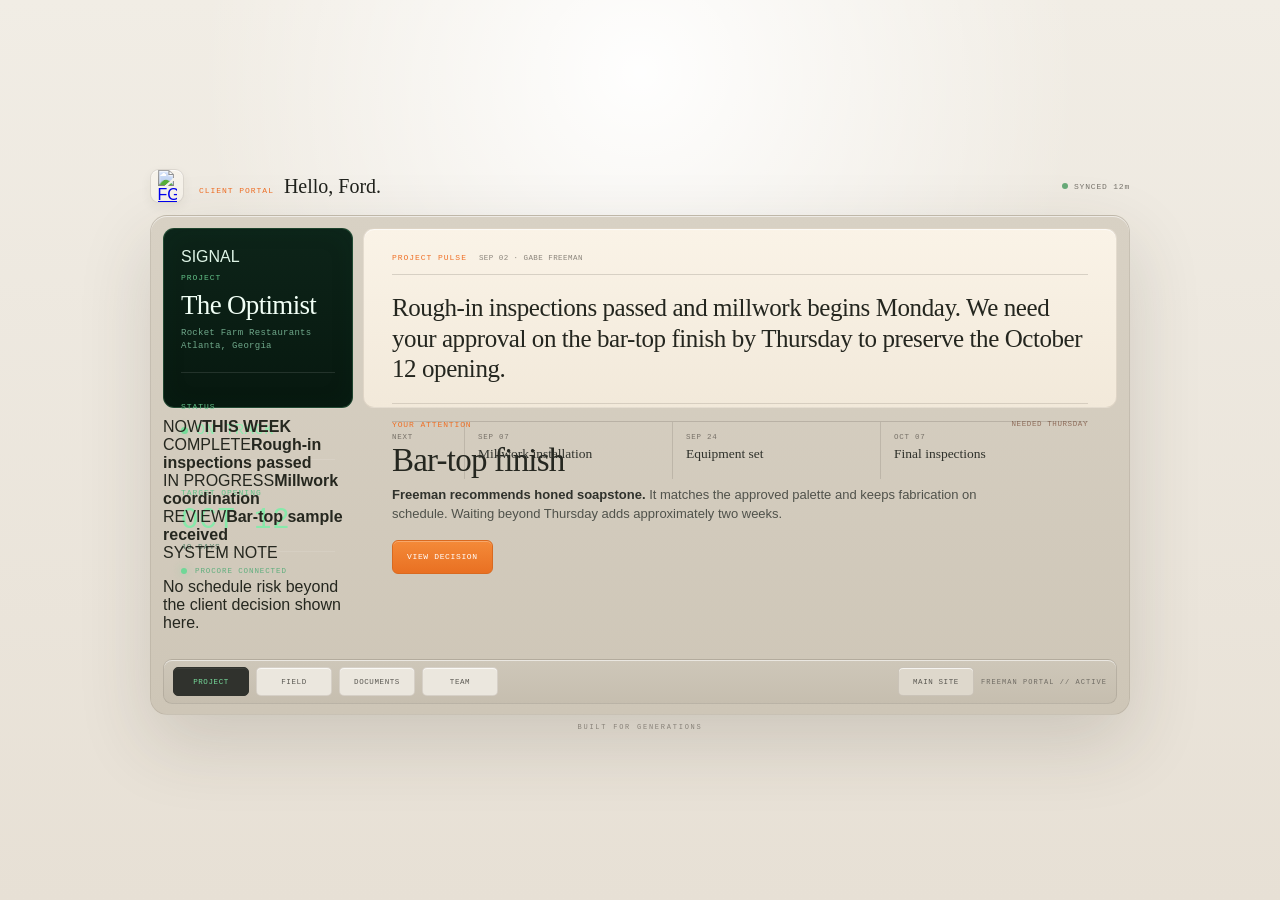
==== commit ef8c6560: "Restore three-part portal with readable mission-control now panel" ====
--- a/portal.html
+++ b/portal.html
@@ -7,7 +7,7 @@
 <title>Freeman General Contracting — Client Portal</title>
 <link rel="icon" href="favicon.ico">
 <link rel="stylesheet" href="portal.css?v=mobileglance1">
-<link rel="stylesheet" href="portal-business.css?v=5">
+<link rel="stylesheet" href="portal-business.css?v=6">
 </head>
 <body>
 <main class="portal-wrap">
@@ -21,50 +21,37 @@
 
   <section class="portal-shell" aria-label="Freeman client portal">
     <section class="instrument-body portal-view active-view" data-view="project">
-      <aside class="project-rail">
+      <aside class="project-rail" aria-label="Project signal">
+        <div class="rail-mode">SIGNAL</div>
         <div class="rail-project">
           <span>PROJECT</span>
           <strong>The Optimist</strong>
-          <p>Rocket Farm Restaurants · Atlanta</p>
+          <p>Rocket Farm Restaurants<br>Atlanta, Georgia</p>
         </div>
-
         <div class="rail-status">
           <span>STATUS</span>
           <strong><i></i>ON TRACK</strong>
         </div>
-
         <div class="rail-opening">
           <span>TARGET OPENING</span>
           <strong>OCT 12</strong>
           <b>40 DAYS</b>
         </div>
-
-        <div class="rail-source">
-          <i></i>
-          <span>PROCORE</span>
-        </div>
+        <div class="rail-source"><i></i><span>PROCORE CONNECTED</span></div>
       </aside>
 
-      <section class="client-brief">
+      <section class="client-brief" aria-label="Freeman project brief">
         <div class="brief-heading">
-          <div>
-            <span>PROJECT PULSE</span>
-            <b>SEP 02 · GABE FREEMAN</b>
-          </div>
+          <div><span>PROJECT PULSE</span><b>SEP 02 · GABE FREEMAN</b></div>
         </div>
 
         <p class="pulse-copy">Rough-in inspections passed and millwork begins Monday. We need your approval on the bar-top finish by Thursday to preserve the October 12 opening.</p>
 
         <article class="decision-panel">
-          <div class="decision-heading">
-            <span>YOUR ATTENTION</span>
-            <b>NEEDED BY THURSDAY</b>
-          </div>
+          <div class="decision-heading"><span>YOUR ATTENTION</span><b>NEEDED THURSDAY</b></div>
           <h2>Bar-top finish</h2>
           <p><strong>Freeman recommends honed soapstone.</strong> It matches the approved palette and keeps fabrication on schedule. Waiting beyond Thursday adds approximately two weeks.</p>
-          <div class="decision-actions">
-            <button>VIEW DECISION</button>
-          </div>
+          <div class="decision-actions"><button>VIEW DECISION</button></div>
         </article>
 
         <section class="brief-milestones">
@@ -74,6 +61,28 @@
           <div><span>OCT 07</span><strong>Final inspections</strong></div>
         </section>
       </section>
+
+      <aside class="now-panel desktop-ops" aria-label="Current project activity">
+        <div class="now-heading"><span>NOW</span><b>THIS WEEK</b></div>
+        <div class="now-list">
+          <div class="now-row done">
+            <i></i>
+            <div><span>COMPLETE</span><strong>Rough-in inspections passed</strong></div>
+          </div>
+          <div class="now-row active">
+            <i></i>
+            <div><span>IN PROGRESS</span><strong>Millwork coordination</strong></div>
+          </div>
+          <div class="now-row review">
+            <i></i>
+            <div><span>REVIEW</span><strong>Bar-top sample received</strong></div>
+          </div>
+        </div>
+        <div class="now-note">
+          <span>SYSTEM NOTE</span>
+          <p>No schedule risk beyond the client decision shown here.</p>
+        </div>
+      </aside>
     </section>
 
     <section class="mobile-view portal-view" data-view="field" aria-label="Field view">
--- a/portal-business.css
+++ b/portal-business.css
@@ -1,9 +1,10 @@
-/* Freeman client instrument — physical, legible, restrained. */
+/* Freeman portal v5 — one clear reading path. */
 @media(min-width:701px){
   html,body{height:100%;overflow:hidden}
   body{background:radial-gradient(circle at 50% 8%,rgba(255,255,255,.96),transparent 42%),linear-gradient(180deg,#f1ede5 0%,#e7e0d5 100%)}
-  .portal-wrap{height:100dvh;padding:22px 24px;justify-content:center}
-  .portal-header{width:min(1080px,calc(100vw - 64px));margin:0 auto 12px;grid-template-columns:36px 1fr auto;gap:13px}
+  .portal-wrap{height:100dvh;padding:24px;justify-content:center}
+
+  .portal-header{width:min(980px,calc(100vw - 64px));margin:0 auto 12px;grid-template-columns:36px 1fr auto;gap:13px}
   .portal-brand{width:34px;height:34px;border-radius:9px;background:#f6f2ea;border-color:rgba(66,58,48,.15);box-shadow:0 4px 12px rgba(58,51,42,.06),inset 0 1px 0 rgba(255,255,255,.8)}
   .portal-brand img{width:19px}
   .portal-greeting{gap:10px}
@@ -12,70 +13,48 @@
   .portal-sync{font-size:8px;color:#77736b}
   .portal-sync i{width:6px;height:6px}
 
-  .portal-shell{width:min(1080px,calc(100vw - 64px));height:auto;margin:0 auto;padding:12px 12px 10px;border-radius:17px;background:linear-gradient(180deg,#d8d1c4 0%,#cec6b7 100%);border:1px solid rgba(64,56,47,.10);box-shadow:0 28px 72px rgba(54,48,39,.16),inset 0 1px 0 rgba(255,255,255,.58);display:grid;grid-template-rows:420px 45px;gap:11px;flex:0 0 auto}
+  .portal-shell{width:min(980px,calc(100vw - 64px));height:auto;margin:0 auto;padding:12px 12px 10px;border-radius:17px;background:linear-gradient(180deg,#d8d1c4 0%,#cec6b7 100%);border:1px solid rgba(64,56,47,.10);box-shadow:0 28px 72px rgba(54,48,39,.16),inset 0 1px 0 rgba(255,255,255,.58);display:grid;grid-template-rows:420px 45px;gap:11px;flex:0 0 auto}
 
-  .instrument-body{display:grid!important;grid-template-columns:184px minmax(0,1fr) 248px;gap:10px;min-height:0}
+  .instrument-body{display:grid!important;grid-template-columns:190px minmax(0,1fr);gap:10px;min-height:0}
   .mobile-view{display:none!important}
 
-  .project-rail{min-height:0;border-radius:11px;padding:18px 16px 15px;background:linear-gradient(180deg,#0d2419 0%,#07180f 100%);border:1px solid rgba(85,166,116,.30);color:#def4e6;box-shadow:inset 0 0 26px rgba(20,92,55,.07),0 1px 0 rgba(255,255,255,.12);display:flex;flex-direction:column}
+  .project-rail{min-height:0;border-radius:11px;padding:19px 17px 16px;background:linear-gradient(180deg,#0d2419 0%,#07180f 100%);border:1px solid rgba(85,166,116,.30);color:#def4e6;box-shadow:inset 0 0 26px rgba(20,92,55,.07),0 1px 0 rgba(255,255,255,.12);display:flex;flex-direction:column}
   .project-rail span{font:8px var(--mono);letter-spacing:.12em;color:#63c188}
-  .rail-project{padding-bottom:18px;border-bottom:1px solid rgba(255,255,255,.11)}
-  .rail-project strong{display:block;margin-top:7px;font:400 25px/.98 var(--serif);letter-spacing:-.025em;color:#f1fff6}
-  .rail-project p{margin:8px 0 0;font:8.5px/1.45 var(--mono);letter-spacing:.04em;color:#6fa88a}
-  .rail-status{padding:18px 0 16px;border-bottom:1px solid rgba(255,255,255,.10)}
-  .rail-status strong{display:flex;align-items:center;gap:8px;margin-top:8px;font:500 14px var(--mono);letter-spacing:.05em;color:#8decaf}
+  .rail-project{padding-bottom:20px;border-bottom:1px solid rgba(255,255,255,.11)}
+  .rail-project strong{display:block;margin-top:8px;font:400 27px/1 var(--serif);letter-spacing:-.025em;color:#f1fff6}
+  .rail-project p{margin:8px 0 0;font:9px/1.4 var(--mono);letter-spacing:.03em;color:#6fa88a}
+  .rail-status{padding:22px 0 20px;border-bottom:1px solid rgba(255,255,255,.10)}
+  .rail-status strong{display:flex;align-items:center;gap:8px;margin-top:9px;font:500 15px var(--mono);letter-spacing:.05em;color:#8decaf}
   .rail-status strong i{width:7px;height:7px;border-radius:50%;background:#73dc99;box-shadow:0 0 9px rgba(115,220,153,.45)}
-  .rail-opening{padding:17px 0 0}
-  .rail-opening strong{display:block;margin-top:7px;font:500 27px/.95 var(--mono);letter-spacing:.03em;color:#87e9aa}
-  .rail-opening b{display:block;margin-top:6px;font:7.5px var(--mono);font-weight:400;letter-spacing:.11em;color:#56816a}
+  .rail-opening{padding:21px 0 0}
+  .rail-opening strong{display:block;margin-top:8px;font:500 29px/.95 var(--mono);letter-spacing:.03em;color:#87e9aa}
+  .rail-opening b{display:block;margin-top:7px;font:8px var(--mono);font-weight:400;letter-spacing:.11em;color:#56816a}
   .rail-source{margin-top:auto;padding-top:15px;border-top:1px solid rgba(255,255,255,.10);display:flex;align-items:center;gap:8px}
   .rail-source i{width:6px;height:6px;border-radius:50%;background:#70d797;box-shadow:0 0 8px rgba(112,215,151,.44)}
-  .rail-source span{font-size:7px;color:#5fae7d}
+  .rail-source span{font-size:7.5px;color:#5fae7d}
 
-  .client-brief{min-height:0;border-radius:11px;padding:19px 21px 15px;background:linear-gradient(180deg,#f8f1e5 0%,#f1e8d9 100%);border:1px solid rgba(86,74,56,.13);box-shadow:inset 0 1px 0 rgba(255,255,255,.62);display:grid;grid-template-rows:auto auto minmax(0,1fr) auto;gap:15px}
-  .brief-heading{display:flex;justify-content:space-between;align-items:flex-start;padding-bottom:12px;border-bottom:1px solid rgba(46,41,34,.16)}
-  .brief-heading>div{display:flex;flex-direction:column;gap:5px}
+  .client-brief{min-height:0;border-radius:11px;padding:24px 28px 18px;background:linear-gradient(180deg,#faf3e7 0%,#f2e9da 100%);border:1px solid rgba(86,74,56,.13);box-shadow:inset 0 1px 0 rgba(255,255,255,.66);display:grid;grid-template-rows:auto auto minmax(0,1fr) auto;gap:18px}
+  .brief-heading{padding-bottom:12px;border-bottom:1px solid rgba(46,41,34,.16)}
+  .brief-heading>div{display:flex;align-items:baseline;gap:12px}
   .brief-heading span{font:8px var(--mono);letter-spacing:.12em;color:var(--orange)}
-  .brief-heading b{font:7.5px var(--mono);font-weight:400;letter-spacing:.08em;color:#878178}
-  .brief-heading em{font:7.5px var(--mono);font-style:normal;letter-spacing:.11em;color:#8c867d}
-  .pulse-copy{margin:0;font:400 23px/1.18 var(--serif);letter-spacing:-.016em;color:#24261f}
+  .brief-heading b{font:7.5px var(--mono);font-weight:400;letter-spacing:.06em;color:#8a847b}
+  .pulse-copy{margin:0;max-width:700px;font:400 25px/1.22 var(--serif);letter-spacing:-.017em;color:#24261f}
 
-  .decision-panel{min-height:0;padding:14px 0 0;border-top:1px solid rgba(46,41,34,.12);display:flex;flex-direction:column}
-  .decision-heading{display:flex;justify-content:space-between;align-items:center;padding-bottom:9px;border-bottom:1px solid rgba(239,111,37,.20)}
+  .decision-panel{min-height:0;padding:16px 0 0;border-top:1px solid rgba(46,41,34,.14);display:flex;flex-direction:column}
+  .decision-heading{display:flex;justify-content:space-between;align-items:center;padding-bottom:9px}
   .decision-heading span{font:8px var(--mono);letter-spacing:.11em;color:var(--orange)}
-  .decision-heading b{font:7.5px var(--mono);font-weight:400;letter-spacing:.08em;color:#936e5a}
-  .decision-kicker{margin-top:12px;font:8px var(--mono);letter-spacing:.10em;color:#777269}
-  .decision-panel h2{margin:5px 0 7px;font:400 31px/1 var(--serif);letter-spacing:-.025em;color:#252720}
-  .decision-panel>p{margin:0;max-width:540px;font:12px/1.43 Arial,"Helvetica Neue",sans-serif;color:#555750}
-  .decision-panel>p strong{color:#343630;font-weight:600}
-  .decision-actions{margin-top:auto;padding-top:13px;display:flex;gap:8px}
-  .decision-actions button,.decision-actions a{height:32px;padding:0 12px;border-radius:6px;font:7.5px var(--mono);letter-spacing:.08em;text-decoration:none;display:inline-flex;align-items:center;justify-content:center;cursor:pointer}
-  .decision-actions button{border:1px solid #d96a20;background:linear-gradient(180deg,#f48a39,#e97022);color:#fff;box-shadow:inset 0 1px 0 rgba(255,255,255,.25)}
-  .decision-actions a{border:1px solid rgba(55,50,43,.16);background:rgba(255,255,255,.46);color:#55564f}
+  .decision-heading b{font:7.5px var(--mono);font-weight:400;letter-spacing:.08em;color:#926f5c}
+  .decision-panel h2{margin:6px 0 8px;font:400 33px/1 var(--serif);letter-spacing:-.024em;color:#252720}
+  .decision-panel>p{margin:0;max-width:610px;font:13px/1.5 Arial,"Helvetica Neue",sans-serif;color:#50524b}
+  .decision-panel>p strong{color:#30322c;font-weight:600}
+  .decision-actions{margin-top:auto;padding-top:16px}
+  .decision-actions button{height:34px;padding:0 14px;border:1px solid #d96a20;border-radius:6px;background:linear-gradient(180deg,#f48a39,#e97022);color:#fff;font:8px var(--mono);letter-spacing:.08em;cursor:pointer;box-shadow:inset 0 1px 0 rgba(255,255,255,.25)}
 
-  .brief-milestones{display:grid;grid-template-columns:76px repeat(3,1fr);border-top:1px solid rgba(46,41,34,.16);min-height:53px}
-  .brief-milestone-label,.brief-milestones>div:not(.brief-milestone-label){padding:10px 9px 0 0;display:flex;flex-direction:column;gap:4px}
-  .brief-milestone-label span,.brief-milestones>div span{font:7px var(--mono);letter-spacing:.10em;color:#767168}
-  .brief-milestone-label b{font:6.5px var(--mono);font-weight:400;letter-spacing:.07em;color:#9a948a}
-  .brief-milestones>div:not(.brief-milestone-label){padding-left:10px;border-left:1px solid rgba(46,41,34,.13)}
-  .brief-milestones strong{font:400 12px/1.08 var(--serif);color:#2f312b}
-
-  .ops-column{min-height:0;border-radius:11px;padding:17px 15px 15px;background:linear-gradient(180deg,#ebe6dc 0%,#e3ddd1 100%);border:1px solid rgba(70,62,52,.14);box-shadow:inset 0 1px 0 rgba(255,255,255,.48);display:flex;flex-direction:column}
-  .ops-title{display:flex;justify-content:space-between;align-items:center;padding-bottom:11px;border-bottom:1px solid rgba(45,40,33,.15)}
-  .ops-title span,.ops-title b{font:7.5px var(--mono);letter-spacing:.10em;color:#68645d}
-  .ops-title b{font-weight:400;color:#969087}
-  .ops-row{display:grid;grid-template-columns:7px minmax(0,1fr);gap:9px;position:relative;padding:14px 0;border-bottom:1px solid rgba(45,40,33,.11)}
-  .ops-dot{width:6px;height:6px;margin-top:6px;border-radius:50%;background:#b2aa9d}
-  .ops-dot.complete{background:#69ad7a}
-  .ops-dot.active{background:#ed8735}
-  .ops-row>div:nth-child(2){display:flex;flex-direction:column;gap:4px;padding-right:2px}
-  .ops-row span{font:6.8px var(--mono);letter-spacing:.06em;color:#8d877e}
-  .ops-row strong{font:400 12.5px/1.18 var(--serif);color:#31332d}
-  .ops-row>b{grid-column:2;font:6.5px var(--mono);font-weight:400;letter-spacing:.08em;color:#706b64}
-  .ops-more{margin-top:13px;align-self:flex-start;border:0;background:transparent;padding:0;color:#6f6b63;font:7px var(--mono);letter-spacing:.09em;cursor:pointer}
-  .ops-foot{margin-top:auto;padding-top:12px;border-top:1px solid rgba(45,40,33,.13);display:flex;flex-direction:column;gap:4px}
-  .ops-foot span{font:6.7px var(--mono);letter-spacing:.09em;color:#8c867e}
-  .ops-foot b{font:7px var(--mono);font-weight:400;letter-spacing:.06em;color:#66635d}
+  .brief-milestones{display:grid;grid-template-columns:72px repeat(3,1fr);border-top:1px solid rgba(46,41,34,.16);min-height:58px}
+  .brief-milestone-label,.brief-milestones>div:not(.brief-milestone-label){padding:11px 10px 0 0;display:flex;flex-direction:column;gap:5px}
+  .brief-milestone-label span,.brief-milestones>div span{font:7.5px var(--mono);letter-spacing:.10em;color:#777168}
+  .brief-milestones>div:not(.brief-milestone-label){padding-left:13px;border-left:1px solid rgba(46,41,34,.13)}
+  .brief-milestones strong{font:400 13.5px/1.12 var(--serif);color:#2f312b}
 
   .portal-controls{height:45px;border-radius:9px;padding:7px 9px;background:linear-gradient(180deg,#cec7b9,#c6beaf);border-color:rgba(68,59,49,.14);box-shadow:inset 0 1px 0 rgba(255,255,255,.58)}
   .portal-controls button,.portal-controls a{height:29px;min-width:76px;padding:0 11px;border-radius:5px;font-size:7.5px;letter-spacing:.08em;background:#ebe7de;color:#5a5852}
@@ -89,21 +68,18 @@
   .portal-wrap{padding-top:11px;padding-bottom:11px}
   .portal-header{margin-bottom:8px}
   .portal-shell{grid-template-rows:372px 40px;padding:10px;gap:8px}
-  .instrument-body{grid-template-columns:170px minmax(0,1fr) 228px;gap:8px}
-  .project-rail{padding:14px 13px 12px}
-  .rail-project{padding-bottom:13px}.rail-project strong{font-size:22px}.rail-status{padding:13px 0 12px}.rail-opening{padding-top:13px}.rail-opening strong{font-size:23px}
-  .client-brief{padding:14px 16px 11px;gap:10px}.brief-heading{padding-bottom:9px}.pulse-copy{font-size:19px}.decision-panel{padding-top:10px}.decision-kicker{margin-top:8px}.decision-panel h2{font-size:27px}.decision-panel>p{font-size:10.5px}.decision-actions{padding-top:9px}.decision-actions button,.decision-actions a{height:29px}
-  .brief-milestones{min-height:44px}.brief-milestone-label,.brief-milestones>div:not(.brief-milestone-label){padding-top:7px}.brief-milestones strong{font-size:11px}
-  .ops-column{padding:13px 12px 11px}.ops-title{padding-bottom:8px}.ops-row{padding:10px 0}.ops-row strong{font-size:11px}.ops-more{margin-top:9px}.ops-foot{padding-top:8px}
+  .instrument-body{grid-template-columns:178px minmax(0,1fr);gap:8px}
+  .project-rail{padding:15px 14px 12px}
+  .rail-project{padding-bottom:14px}.rail-project strong{font-size:23px}.rail-status{padding:14px 0 13px}.rail-opening{padding-top:14px}.rail-opening strong{font-size:24px}
+  .client-brief{padding:17px 20px 13px;gap:12px}.brief-heading{padding-bottom:8px}.pulse-copy{font-size:20px}.decision-panel{padding-top:11px}.decision-panel h2{font-size:28px}.decision-panel>p{font-size:11px}.decision-actions{padding-top:9px}.decision-actions button{height:30px}
+  .brief-milestones{min-height:45px}.brief-milestone-label,.brief-milestones>div:not(.brief-milestone-label){padding-top:7px}.brief-milestones strong{font-size:11.5px}
   .portal-controls{height:40px;padding:5px 7px}.portal-controls button,.portal-controls a{height:27px}.motto{display:none}
 }
 
 @media(max-width:900px) and (min-width:701px){
-  .portal-header,.portal-shell{width:min(860px,calc(100vw - 40px))}
-  .portal-shell{grid-template-rows:395px 42px}
-  .instrument-body{grid-template-columns:164px minmax(0,1fr)}
-  .ops-column{display:none!important}
-  .pulse-copy{font-size:20px}
+  .portal-header,.portal-shell{width:min(840px,calc(100vw - 40px))}
+  .instrument-body{grid-template-columns:170px minmax(0,1fr)}
+  .pulse-copy{font-size:21px}
   .control-state{display:none}
 }
 
@@ -122,37 +98,38 @@
   .rail-project{grid-column:1/-1;padding:0 0 8px;border-bottom:1px solid rgba(255,255,255,.09)}
   .project-rail span{font:5.8px var(--mono);letter-spacing:.1em;color:#65bd88}
   .rail-project strong{display:block;margin-top:4px;font:400 21px/1 var(--serif);color:#effff4}
-  .rail-project p{margin:5px 0 0;font:5.6px/1.35 var(--mono);letter-spacing:.05em;color:#6da686}
+  .rail-project p{margin:5px 0 0;font:5.8px/1.35 var(--mono);letter-spacing:.04em;color:#6da686}
   .rail-status,.rail-opening{padding:0;border:0}
   .rail-status strong{display:flex;align-items:center;gap:6px;margin-top:5px;font:500 10.5px var(--mono);color:#84eaaa}
   .rail-status strong i{width:5px;height:5px;border-radius:50%;background:#72d99a}
   .rail-opening strong{display:block;margin-top:5px;font:500 17px var(--mono);color:#84eaaa}
-  .rail-opening b{display:block;margin-top:3px;font:5.2px var(--mono);font-weight:400;color:#557d68}
+  .rail-opening b{display:block;margin-top:3px;font:5.5px var(--mono);font-weight:400;color:#557c68}
   .rail-source{display:none}
-  .client-brief{margin-top:9px;border-radius:10px;padding:12px;background:linear-gradient(180deg,#f8f1e5,#f0e7d8);border:1px solid rgba(89,77,58,.13);display:block}
-  .brief-heading{display:flex;justify-content:space-between;padding-bottom:8px;border-bottom:1px solid var(--rule)}
-  .brief-heading>div{display:flex;flex-direction:column;gap:3px}.brief-heading span{font:6px var(--mono);letter-spacing:.1em;color:var(--orange)}.brief-heading b,.brief-heading em{font:5.4px var(--mono);font-weight:400;font-style:normal;letter-spacing:.07em;color:#888279}
-  .pulse-copy{margin:10px 0 12px;font:400 16px/1.2 var(--serif);color:#252720}
-  .decision-panel{padding-top:10px;border-top:1px solid var(--rule)}
-  .decision-heading{display:flex;justify-content:space-between;padding-bottom:7px;border-bottom:1px solid rgba(239,111,37,.18)}
-  .decision-heading span{font:5.9px var(--mono);letter-spacing:.09em;color:var(--orange)}.decision-heading b{font:5.4px var(--mono);font-weight:400;color:#926f5c}
-  .decision-kicker{display:block;margin-top:9px;font:5.8px var(--mono);letter-spacing:.09em;color:#777269}
-  .decision-panel h2{margin:4px 0 6px;font:400 24px/1 var(--serif)}
-  .decision-panel>p{margin:0;font:9.5px/1.38 Arial,"Helvetica Neue",sans-serif;color:#565750}.decision-panel>p strong{font-weight:600;color:#343630}
-  .decision-actions{padding-top:10px;display:flex;gap:7px}.decision-actions button,.decision-actions a{height:31px;padding:0 11px;border-radius:6px;font:6px var(--mono);letter-spacing:.08em;text-decoration:none;display:inline-flex;align-items:center}.decision-actions button{border:1px solid #d96a20;background:linear-gradient(180deg,#f48a39,#e97022);color:#fff}.decision-actions a{border:1px solid var(--rule);background:rgba(255,255,255,.4);color:#55564f}
-  .brief-milestones,.desktop-ops{display:none!important}
 
-  .mobile-view{margin-top:9px;background:linear-gradient(180deg,#f5eee1,#eee5d6);border:1px solid rgba(89,77,58,.13);border-radius:10px;padding:11px}
-  .mobile-view-head{display:flex;justify-content:space-between;align-items:center;padding-bottom:9px;border-bottom:1px solid var(--rule);font:6.2px var(--mono);letter-spacing:.1em;color:#6b675f}.mobile-view-head b{font-weight:400;color:#9c968d}
-  .mobile-field-card{margin:10px 0 0}.mobile-field-card img{display:block;width:100%;height:300px;object-fit:cover;border-radius:8px}.mobile-field-card figcaption{margin-top:8px;font:400 14px/1.2 var(--serif);color:#4f504a}
-  .mobile-view-note{margin:10px 0 0;font:6px/1.5 var(--mono);letter-spacing:.07em;color:#8e897f;text-transform:uppercase}
-  .mobile-list{margin-top:7px}.mobile-list button{width:100%;min-height:52px;border:0;border-top:1px solid var(--rule);background:transparent;display:flex;justify-content:space-between;align-items:center;padding:0;font:6.6px var(--mono);letter-spacing:.09em;color:#575850}.mobile-list button:first-child{border-top:0}.mobile-list button b{font-weight:400;color:var(--orange)}
-  .team-card{margin-top:10px;border:1px solid var(--rule);border-radius:8px;padding:16px;background:rgba(255,255,255,.25)}.team-card>span{font:6px var(--mono);letter-spacing:.1em;color:var(--orange)}.team-card>strong{display:block;margin-top:8px;font:400 27px/1 var(--serif)}.team-card>p{margin:5px 0 16px;font-size:10px;color:#6b6a62}.team-card>div{display:flex;gap:7px}.team-card a{height:31px;padding:0 13px;border:1px solid var(--rule);border-radius:6px;display:inline-flex;align-items:center;text-decoration:none;color:#55574f;font:6px var(--mono);letter-spacing:.08em}
+  .client-brief{margin-top:9px;border-radius:10px;padding:15px 14px 13px;background:linear-gradient(180deg,#f8f1e5,#f1e8d9);border:1px solid rgba(86,74,56,.13);display:block}
+  .brief-heading{padding-bottom:10px;border-bottom:1px solid var(--rule)}
+  .brief-heading>div{display:flex;flex-direction:column;gap:4px}
+  .brief-heading span{font:6px var(--mono);letter-spacing:.1em;color:var(--orange)}
+  .brief-heading b{font:5.5px var(--mono);font-weight:400;letter-spacing:.06em;color:#8d877e}
+  .pulse-copy{margin:11px 0 0;font:400 18px/1.23 var(--serif);color:#272920}
+  .decision-panel{margin-top:14px;padding-top:13px;border-top:1px solid var(--rule)}
+  .decision-heading{display:flex;justify-content:space-between;gap:8px;font:5.8px var(--mono);letter-spacing:.08em}
+  .decision-heading span{color:var(--orange)}.decision-heading b{font-weight:400;color:#987866}
+  .decision-panel h2{margin:8px 0 7px;font:400 26px/1 var(--serif)}
+  .decision-panel>p{margin:0;font:10.5px/1.45 Arial,"Helvetica Neue",sans-serif;color:#555750}
+  .decision-panel>p strong{color:#33352f}
+  .decision-actions{padding-top:12px}.decision-actions button{height:32px;padding:0 12px;border:1px solid #d96a20;border-radius:6px;background:linear-gradient(180deg,#f48a39,#e97022);color:#fff;font:6px var(--mono);letter-spacing:.08em}
+  .brief-milestones{display:none}
 
-  .portal-controls{position:fixed;z-index:20;left:12px;right:12px;bottom:calc(10px + env(safe-area-inset-bottom));margin:0;height:52px;padding:7px;border-radius:10px;display:flex;align-items:center;gap:5px;background:linear-gradient(180deg,#d2cbbc,#cbc3b4);box-shadow:0 12px 30px rgba(51,45,35,.18),inset 0 1px 0 rgba(255,255,255,.6)}
-  .portal-controls button{flex:1;min-width:0;height:36px;padding:0 5px;border:1px solid rgba(68,60,50,.13);border-radius:5px;background:#ede9df;color:#615d55;font:5.7px var(--mono);letter-spacing:.06em}.portal-controls button.active{background:#30322d;border-color:#30322d;color:#78da9d}.portal-controls a,.control-spacer,.control-state{display:none}.motto{display:none}
+  .portal-controls{position:fixed;z-index:20;left:12px;right:12px;bottom:calc(10px + env(safe-area-inset-bottom));margin:0;height:52px;padding:7px;border-radius:10px;flex-wrap:nowrap;gap:5px;box-shadow:0 12px 30px rgba(51,45,35,.18),inset 0 1px 0 rgba(255,255,255,.6)}
+  .portal-controls button{flex:1;min-width:0;height:36px;padding:0 5px;font-size:5.7px}
+  .portal-controls a,.control-spacer,.control-state{display:none}
+  .motto{display:none}
 }
 
 @media(max-width:390px){
-  .portal-wrap{padding-left:9px;padding-right:9px}.portal-header{grid-template-columns:29px 1fr}.portal-sync{display:none}.portal-controls{left:9px;right:9px}.pulse-copy{font-size:15.5px}.decision-panel h2{font-size:22px}
+  .portal-wrap{padding-left:9px;padding-right:9px}
+  .portal-header{grid-template-columns:29px 1fr}.portal-sync{display:none}
+  .pulse-copy{font-size:17px}.decision-panel h2{font-size:24px}
+  .portal-controls{left:9px;right:9px}.portal-controls button{font-size:5.3px;letter-spacing:.05em}
 }
